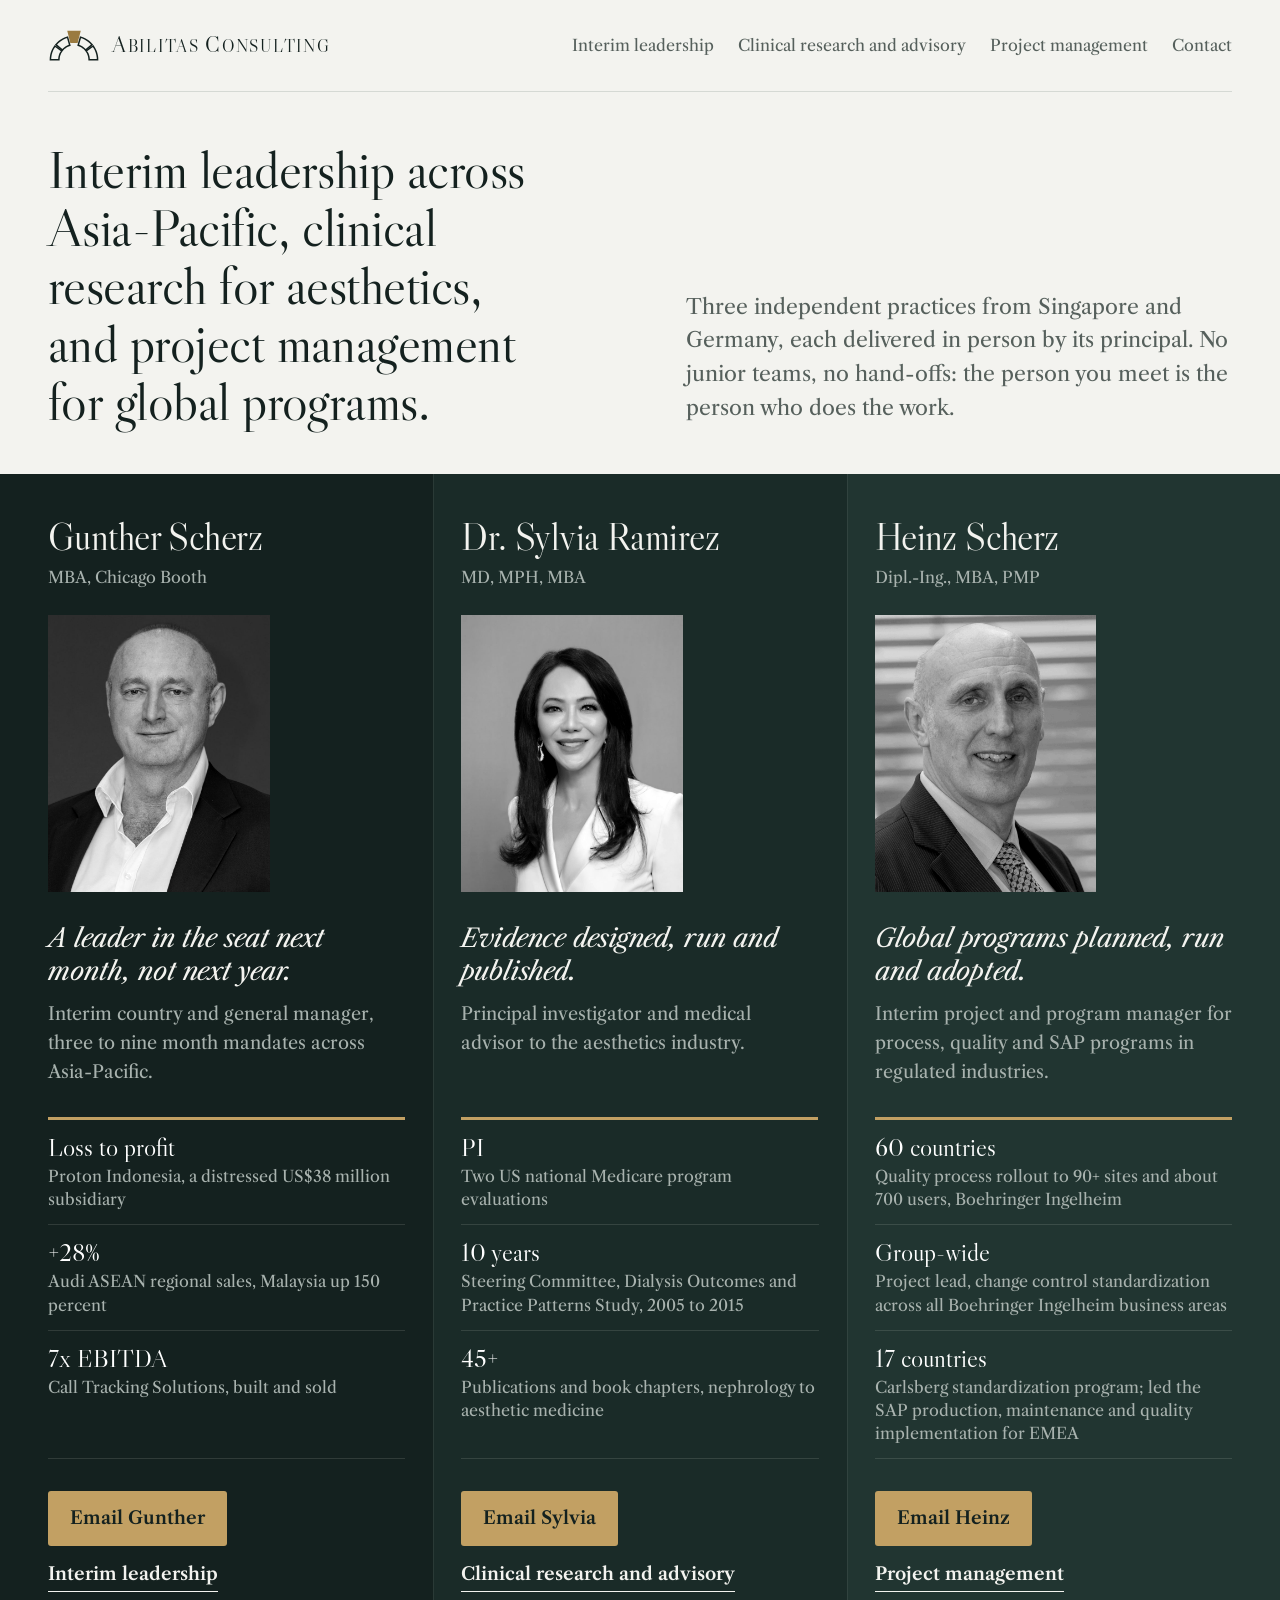
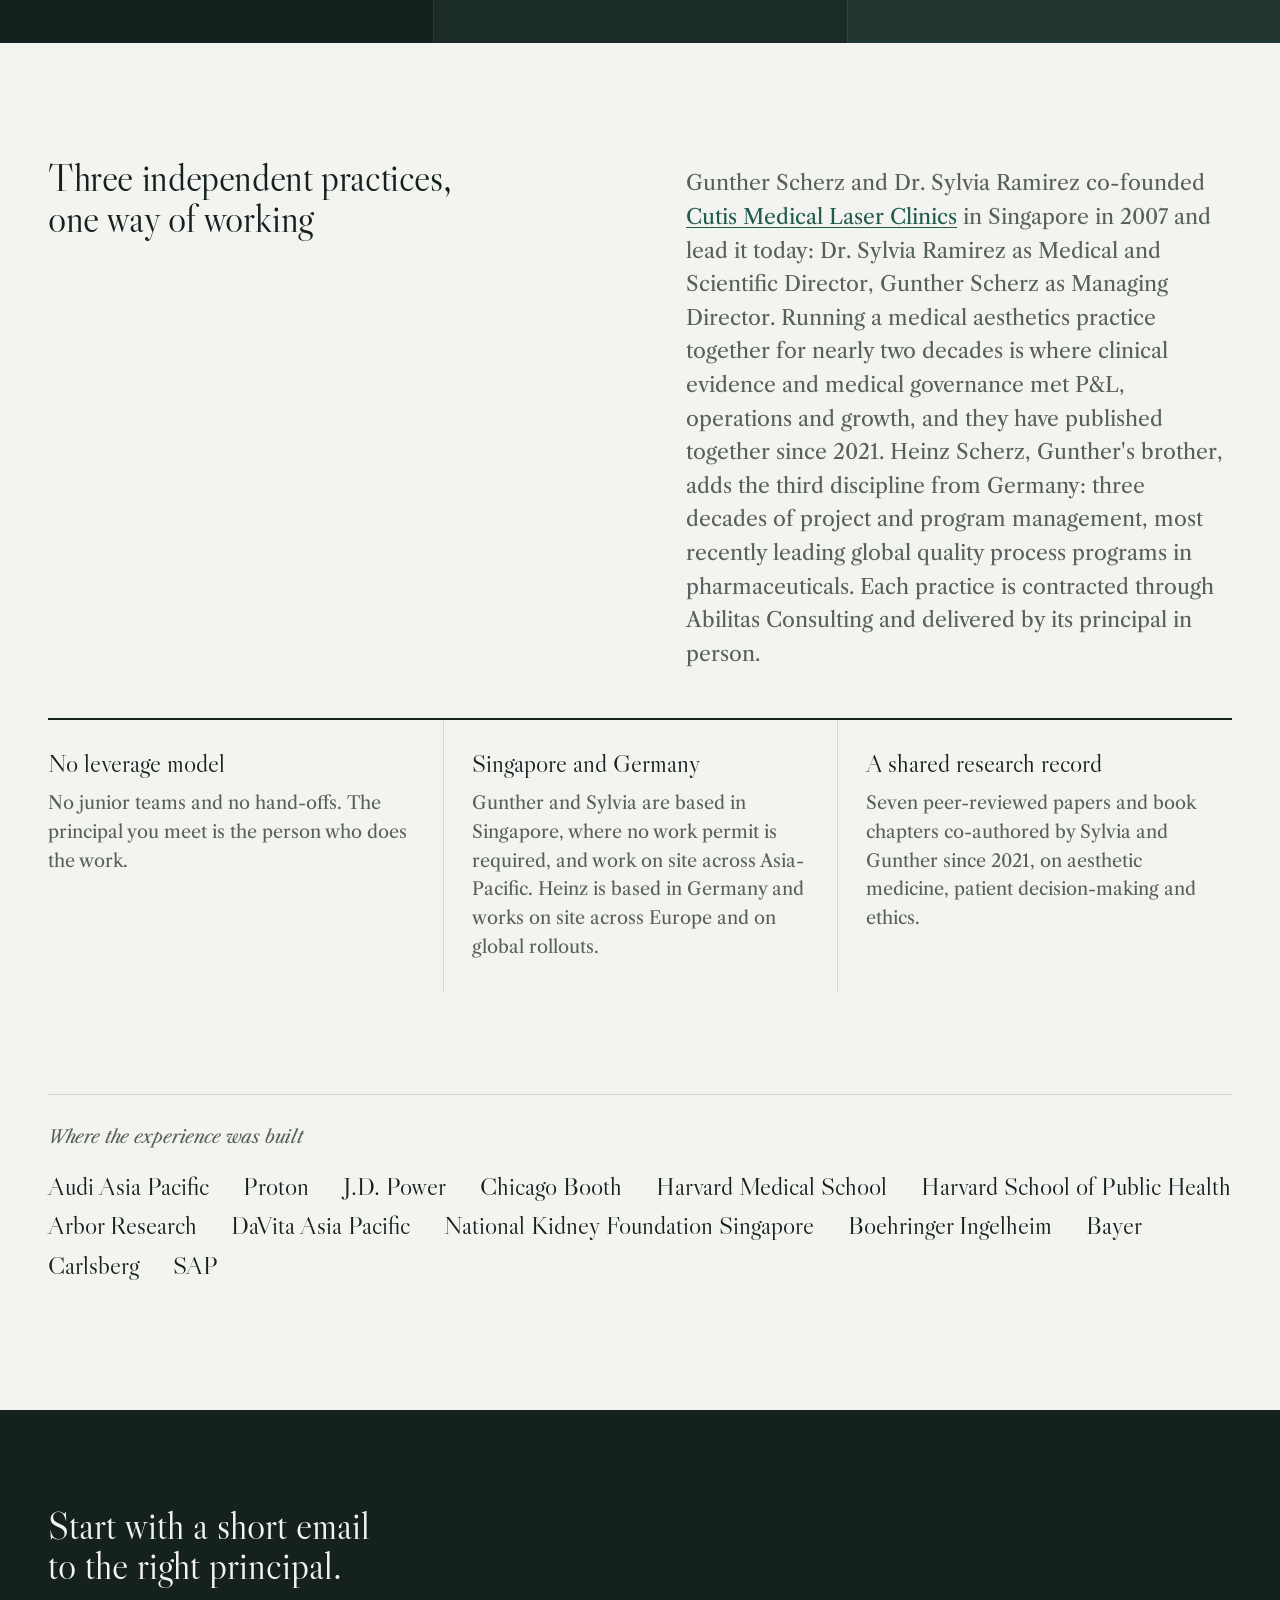
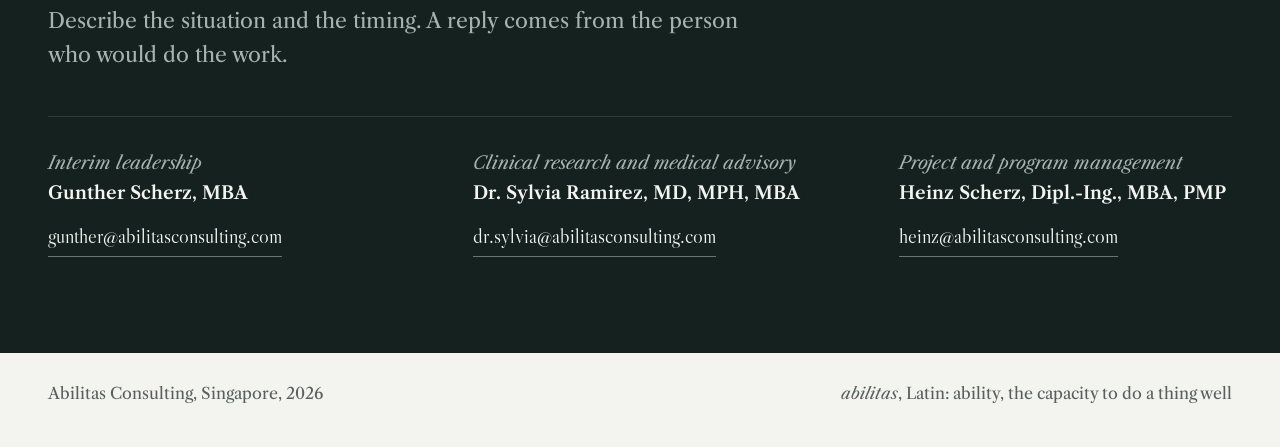
==== index.html @ 056f8ef7 "Keystone palette: basalt, verdigris and brass across all pages Three principals on one dark band in " ====
<!doctype html>
<html lang="en">
<head>
<meta charset="utf-8">
<meta name="viewport" content="width=device-width, initial-scale=1, viewport-fit=cover">
<title>Abilitas Consulting</title>
<meta name="description" content="Abilitas Consulting. Interim leadership across Asia-Pacific with Gunther Scherz, MBA; clinical research and medical advisory for the aesthetics industry with Dr. Sylvia Ramirez, MD, MPH, MBA; project and program management with Heinz Scherz, Dipl.-Ing., MBA, PMP.">
<meta property="og:title" content="Abilitas Consulting">
<meta property="og:description" content="The capacity to lead, to prove and to deliver. Interim leadership, clinical research advisory and project management from Singapore and Germany.">
<meta property="og:type" content="website">
<link rel="canonical" href="https://abilitasconsulting.com/">
<link rel="preconnect" href="https://fonts.googleapis.com">
<link rel="preconnect" href="https://fonts.gstatic.com" crossorigin>
<link href="https://fonts.googleapis.com/css2?family=Libre+Caslon+Display&family=Libre+Caslon+Text:ital,wght@0,400;0,700;1,400&display=swap" rel="stylesheet">
<style>
/* Layout: three signatures. The firm is three principals, so the page opens on the three of them, side by side,
   each with their own promise, proof and direct line. Same tokens as interim.html, medical.html and projects.html. */
:root{
  --pad:clamp(28px,3.6vw,52px);
  --gutter:calc(var(--pad) * 2);
  --paper:#F3F3EF;
  --ink:#14211F;
  --muted:#56605C;
  --rule:#D5D9D4;
  --jade:#1F5A4E;
  --jade-tint:#E2E9E4;
  --course-2:#1A2B28;
  --course-3:#213531;
  --brass-deep:#9A7A3F;
  --glow:#C2A063;
  --on-ink:#F3F3EF;
  --on-ink-muted:#A8B2AE;
  --ink-rule:#2E3D3A;
  --display:"Libre Caslon Display",Georgia,"Times New Roman",serif;
  --serif:"Libre Caslon Text",Georgia,"Times New Roman",serif;
  --text:"Libre Caslon Text",Georgia,"Times New Roman",serif;
  --wide:1240px;
  color-scheme:light;
}
*{box-sizing:border-box}
html{-webkit-text-size-adjust:100%;scroll-behavior:smooth}
body{margin:0;background:var(--paper);color:var(--ink);font-family:var(--text);font-size:18px;line-height:1.6;-webkit-font-smoothing:antialiased}
a{color:var(--jade);text-underline-offset:3px;text-decoration-thickness:1px}
a:focus-visible{outline:2px solid var(--jade);outline-offset:3px;border-radius:2px}
h1,h2,h3{font-weight:400;margin:0;text-wrap:balance}
p{margin:0}
.wrap{max-width:var(--wide);margin:0 auto;padding-left:max(28px,env(safe-area-inset-left,0px));padding-right:max(28px,env(safe-area-inset-right,0px))}

/* Masthead */
.top{display:flex;justify-content:space-between;align-items:baseline;gap:20px;padding-block:28px}
.top .name{font-weight:600;color:var(--ink);text-decoration:none;font-size:17px;letter-spacing:.01em}
.top nav{display:flex;flex-wrap:wrap;gap:8px 28px;font-size:16px}
.top nav a{color:var(--muted);text-decoration:none}
.top nav a:hover{color:var(--ink)}

/* Opening line: modest on purpose; the principals are the headline */
.opening{padding-block:clamp(20px,4vw,48px) clamp(28px,4vw,44px);border-top:1px solid var(--rule)}
.opening{display:grid;grid-template-columns:repeat(2,minmax(0,1fr));column-gap:var(--gutter);align-items:end}
.opening h1{font-family:var(--display);font-size:clamp(34px,3.6vw,54px);line-height:1.08;letter-spacing:-.01em;max-width:26ch}
.opening .sub{color:var(--muted);max-width:46ch;padding-bottom:6px}

/* The two principals */
.principals{display:grid;grid-template-columns:minmax(0,1fr)}
.principal{display:flex;flex-direction:column;min-width:0;padding:var(--pad) 28px}
.principal.lead{background:var(--ink);color:var(--on-ink)}
.principal.prove{background:var(--course-2);color:var(--on-ink)}
.principal.deliver{background:var(--course-3);color:var(--on-ink)}
.principal + .principal{box-shadow:inset 1px 0 0 rgba(243,243,239,.07)}
.principal .id{margin-bottom:clamp(24px,2.6vw,36px)}
.principal .body{display:flex;flex-direction:column;flex:1;min-width:0}
.portrait{position:relative;aspect-ratio:4/5;max-width:260px;width:60%;margin:0 0 clamp(26px,3vw,38px);overflow:hidden}
.principal .portrait{background:#2A3A37}
.portrait img{position:absolute;inset:0;width:100%;height:100%;object-fit:cover;filter:grayscale(1) contrast(1.05)}
.portrait .initials{position:absolute;inset:0;display:flex;align-items:flex-end;padding:20px 22px;font-family:var(--display);font-size:clamp(64px,7vw,104px);line-height:.9}
.principal .portrait .initials{color:#3B4C48}
.principal h2{font-family:var(--display);font-size:clamp(40px,4.6vw,68px);line-height:.98;letter-spacing:-.015em}
.principal .creds{margin-top:10px;font-size:16px}
.principal .creds{color:var(--on-ink-muted)}
.principal .promise{margin-top:22px;font-family:var(--serif);font-style:italic;font-size:clamp(22px,2.2vw,29px);line-height:1.3;max-width:22ch}
.principal .role{margin-top:12px;font-size:16px;max-width:40ch}
.principal .role{color:var(--on-ink-muted)}
.accent{display:block;height:3px;margin-top:30px;transform-origin:left center}
.principal .accent{background:var(--glow)}
.proof{list-style:none;margin:0;padding:0;display:grid;max-width:48ch}
.proof li{display:grid;grid-template-columns:7.5em minmax(0,1fr);gap:16px;align-items:baseline;padding-block:13px;font-size:16px;line-height:1.45}
.principal .proof li{border-bottom:1px solid rgba(243,243,239,.12);color:var(--on-ink-muted)}
.proof b{font-family:var(--display);font-weight:400;font-size:24px;line-height:1.1;white-space:nowrap}
.principal .proof b{color:#FFFFFF}
.actions{margin-top:auto;padding-top:32px;display:flex;flex-wrap:wrap;gap:14px 28px;align-items:center}
.btn{display:inline-block;font-weight:600;font-size:17px;padding:13px 22px;border-radius:3px;text-decoration:none}
.principal .btn{background:var(--glow);color:var(--ink)}
.principal .btn:hover{background:#FFFFFF}
.more{font-weight:600;font-size:17px;text-decoration:none;border-bottom:1.5px solid currentColor;padding-bottom:2px}
.principal .more{color:var(--on-ink)}
.principal a:focus-visible{outline-color:var(--glow)}

/* Shared ground */
.ground{padding-block:clamp(72px,9vw,120px) 0}
.ground h2{font-family:var(--display);font-size:clamp(34px,4vw,52px);line-height:1.06;letter-spacing:-.01em;max-width:20ch}
.ground-head{display:grid;grid-template-columns:repeat(2,minmax(0,1fr));column-gap:var(--gutter);align-items:start}
.ground .intro{color:var(--muted);max-width:60ch;padding-top:8px}
.facts{margin-top:48px;display:grid;grid-template-columns:repeat(3,minmax(0,1fr));border-top:2px solid var(--ink)}
.fact{padding:28px 28px 30px 0;min-width:0}
.fact + .fact{padding-left:28px;border-left:1px solid var(--rule)}
.fact h3{font-family:var(--display);font-size:26px;line-height:1.2;margin-bottom:10px}
.fact p{color:var(--muted);font-size:16px}

/* Provenance */
.built{margin-top:clamp(64px,8vw,104px);border-top:1px solid var(--rule);padding-top:28px}
.built h3{font-family:var(--serif);font-style:italic;font-size:19px;color:var(--muted)}
.names{list-style:none;margin:18px 0 0;padding:0;display:flex;flex-wrap:wrap;gap:6px 34px;font-family:var(--display);font-size:clamp(24px,2.6vw,34px);line-height:1.3}
.names li{white-space:nowrap}

/* Contact */
.contact{margin-top:clamp(80px,10vw,128px);background:var(--ink);color:var(--on-ink)}
.contact .wrap{padding-block:clamp(64px,8vw,96px)}
.contact h2{font-family:var(--display);font-size:clamp(36px,4.6vw,60px);line-height:1.05;max-width:18ch}
.contact .intro{color:var(--on-ink-muted);margin-top:18px;max-width:54ch}
.contacts{display:grid;grid-template-columns:repeat(3,minmax(0,1fr));column-gap:var(--gutter);row-gap:28px;margin-top:44px;border-top:1px solid var(--ink-rule);padding-top:32px}
.contacts .role{font-family:var(--serif);font-style:italic;color:var(--on-ink-muted);font-size:17px}
.contacts .person{font-weight:600;margin-top:2px}
.contacts .mail{display:inline-block;margin-top:12px;font-family:var(--display);font-size:clamp(22px,2.4vw,30px);color:var(--on-ink);text-decoration:none;border-bottom:1.5px solid rgba(243,243,239,.4);padding-bottom:3px;overflow-wrap:anywhere}
.contacts .mail:hover{border-bottom-color:var(--glow)}
.contact a:focus-visible{outline-color:var(--glow)}

/* Footer keeps the word's origin */
footer{padding-block:28px 40px;font-size:14px;color:var(--muted);display:flex;flex-wrap:wrap;justify-content:space-between;gap:8px 24px}
footer i{font-family:var(--serif)}

/* One orchestrated moment: each principal's accent rule draws in */
@media (prefers-reduced-motion:no-preference){
  .accent{animation:draw 1.1s cubic-bezier(.3,.6,.2,1) .25s both}
  .prove .accent{animation-delay:.4s}
  .deliver .accent{animation-delay:.55s}
  @keyframes draw{from{transform:scaleX(0)}to{transform:scaleX(1)}}
}

/* Three panels side by side from 1100px. The outer panels carry the page margin so every panel's
   content sits on the page grid; rows are shared through subgrid so names, promises and proof line up. */
@media (min-width:1100px){
  .principals{--side:max(0px,(100vw - var(--wide)) / 2);--col:calc((100vw - 2 * var(--side)) / 3);grid-template-columns:calc(var(--side) + var(--col)) minmax(0,1fr) calc(var(--side) + var(--col));grid-template-rows:repeat(8,auto) 1fr}
  .principal{display:grid;grid-row:1 / -1;grid-template-rows:subgrid;padding:clamp(36px,3.4vw,52px) 28px clamp(40px,4vw,56px)}
  .principal.lead{padding-left:calc(var(--side) + 28px)}
  .principal.deliver{padding-right:calc(var(--side) + 28px)}
  .principal .body,.principal .proof{display:contents}
  .principal .id{margin-bottom:24px}
  .portrait{width:62%;max-width:240px;margin:0 0 30px}
  .principal .promise{margin-top:0}
  .actions{align-self:end}
}
@media (max-width:900px){
  .opening{grid-template-columns:1fr;gap:16px}
  .principals{grid-template-columns:1fr}
  .principal.lead,.principal.prove,.principal.deliver{padding-left:max(28px,env(safe-area-inset-left,0px));padding-right:max(28px,env(safe-area-inset-right,0px))}
  .portrait{width:46%}
  .ground-head{grid-template-columns:1fr;gap:18px}
  .facts{grid-template-columns:1fr}
  .fact,.fact + .fact{padding:24px 0;border-left:none;border-bottom:1px solid var(--rule)}
  .contacts{grid-template-columns:1fr;gap:28px}
}
@media (max-width:560px){
  body{font-size:17px}
  .wrap{padding-left:max(20px,env(safe-area-inset-left,0px));padding-right:max(20px,env(safe-area-inset-right,0px))}
  .top{flex-direction:column;gap:10px}
  .top nav{gap:6px 18px}
  .principal.lead,.principal.prove,.principal.deliver{padding:28px 20px 36px}
  .portrait{width:70%}
  .proof li{grid-template-columns:6.5em minmax(0,1fr)}
  .proof b{font-size:21px}
}

/* Logo: keystone mark + Caslon wordmark */
.top .name{display:inline-flex;align-items:center;gap:12px;font-weight:400;letter-spacing:0}
.top .name .mark{width:52px;height:34px;flex:none}
.top .name .mark g{fill:none;stroke:currentColor;stroke-width:5;stroke-linejoin:miter}
.top .name .mark .key{fill:var(--brass-deep)}
.top .name .wm{font-family:var(--display);font-size:17px;letter-spacing:.1em;white-space:nowrap}
.top .name .wm .cap{font-size:1.28em}
.top .name .who{font-family:var(--text);font-size:16px;letter-spacing:.01em;white-space:nowrap}
@media (max-width:400px){.top .name{gap:10px}.top .name .mark{width:40px;height:26px}.top .name .wm{font-size:15px}}

/* ===== Unified typography: one family (Libre Caslon), six sizes ===== */
:root{
  --text:"Libre Caslon Text",Georgia,"Times New Roman",serif;
  --serif:"Libre Caslon Text",Georgia,"Times New Roman",serif;
  --fs-h1:clamp(38px,4.2vw,58px);
  --fs-h2:clamp(30px,3vw,42px);
  --fs-h3:clamp(22px,2vw,26px);
  --fs-lead:21px;
  --fs-body:18px;
  --fs-small:16px;
}
@media (max-width:640px){:root{--fs-lead:19px;--fs-body:17px;--fs-small:15px}}
.top{flex-wrap:wrap;row-gap:12px}
.top nav a{white-space:nowrap}
body{font-size:var(--fs-body)}
.opening h1,.hero h1{font-size:var(--fs-h1)}
.principal h2,.ground h2,.contact h2,.section > .wrap > h2,.ai h2,.voices h2,.practice h2{font-size:var(--fs-h2)}
.fact h3,.situation h3,.caps h3,.phases h3,.pub h3,.talk h3,.principal .promise,.names,.markets .place,.school .deg,.quote blockquote,.result .fig,.proof li b,.pub .yr,.talk .yr,.contacts .mail,.contact .mail{font-size:var(--fs-h3)}
.opening .sub,.hero .lede,.ground .intro,.section .intro,.contact .intro{font-size:var(--fs-lead)}
.principal .role,.fact p,.caps p,.result p,.situation .proof,.pub .by,.pub .in,.pubs-more,.talk p,.school .where,.cert .what,.job .when,.job .what span,.job .won,.term dd,.practice li,.practice .person,.contact .alt,.contacts .role,.btn,.more,.built h3,.note{font-size:var(--fs-body)}
.top nav,.proof li,.principal .creds,.eyebrow,.practice .kind,.hero .creds,.markets h2,.markets .held,.markets .more,.maplegend,.subhead,.cert .by,.term dt,.contacts .who,.quote figcaption,.quote figcaption b,.voices .src,.phases-src,.phases .when,footer,.top .name .who{font-size:var(--fs-small)}

/* ===== Proof lines stack figure over text ===== */
.proof li{grid-template-columns:minmax(0,1fr);gap:4px;align-items:start;align-content:start}

/* ===== Alignment: one page width, one two-column grid, header items centered ===== */
:root{--wide:1240px;--gutter:clamp(56px,7.2vw,104px)}
.top{align-items:center}
.top nav{gap:8px 24px}
@media (min-width:901px){
  .situation,.ai .head{grid-template-columns:repeat(2,minmax(0,1fr));column-gap:var(--gutter)}
  .contacts{column-gap:var(--gutter)}
  .job{grid-template-columns:150px minmax(0,1fr) calc(50% - var(--gutter) / 2)}
}
/* Three contacts side by side: addresses sized to fit a third of the page */
@media (min-width:901px){.contacts .mail{font-size:clamp(18px,1.6vw,22px)}}
</style>
</head>
<body>

<div class="wrap">
  <header class="top">
    <a class="name" href="./" aria-label="Abilitas Consulting, home"><svg class="mark" viewBox="14 8 172 110" aria-hidden="true" focusable="false"><g><polygon points="22,112 22.4,103.8 23.7,95.8 25.8,87.9 28.7,80.3 32.5,73 36.9,66.2 59.5,82.6 56.7,87 54.3,91.7 52.4,96.5 51.1,101.6 50.3,106.8 50,112"/><polygon points="40.2,61.9 45.5,56.2 51.3,51.1 57.5,46.6 64.2,42.7 71.2,39.5 78.5,37 86.2,63.9 81.5,65.5 77,67.6 72.8,70.1 68.8,73 65.1,76.2 61.7,79.9"/><polygon points="121.5,37 128.8,39.5 135.8,42.7 142.5,46.6 148.7,51.1 154.5,56.2 159.8,61.9 138.3,79.9 134.9,76.2 131.2,73 127.2,70.1 123,67.6 118.5,65.5 113.8,63.9"/><polygon points="163.1,66.2 167.5,73 171.3,80.3 174.2,87.9 176.3,95.8 177.6,103.8 178,112 150,112 149.7,106.8 148.9,101.6 147.6,96.5 145.7,91.7 143.3,87 140.5,82.6"/></g><polygon class="key" points="77.7,15.7 122.3,15.7 112.1,56.5 87.9,56.5"/></svg><span class="wm"><span class="cap">A</span>BILITAS <span class="cap">C</span>ONSULTING</span></a>
    <nav aria-label="Primary">
      <a href="interim.html">Interim leadership</a>
      <a href="medical.html">Clinical research and advisory</a>
      <a href="projects.html">Project management</a>
      <a href="#contact">Contact</a>
    </nav>
  </header>

  <section class="opening">
    <h1>Interim leadership across Asia-Pacific, clinical research for aesthetics, and project management for global programs.</h1>
    <p class="sub">Three independent practices from Singapore and Germany, each delivered in person by its principal. No junior teams, no hand-offs: the person you meet is the person who does the work.</p>
  </section>
</div>

<section class="principals" aria-label="The three principals">
  <article class="principal lead">
    <header class="id">
      <h2>Gunther Scherz</h2>
      <p class="creds">MBA, Chicago Booth</p>
    </header>
    <div class="portrait">
      <span class="initials" aria-hidden="true">GS</span>
      <img src="images/gunther-scherz.jpg" alt="Gunther Scherz" width="800" height="1000" onerror="this.remove()">
    </div>
    <div class="body">
    <p class="promise">A leader in the seat next month, not next year.</p>
    <p class="role">Interim country and general manager, three to nine month mandates across Asia-Pacific.</p>
    <span class="accent" aria-hidden="true"></span>
    <ul class="proof" role="list">
      <li><b>Loss to profit</b><span>Proton Indonesia, a distressed US$38 million subsidiary</span></li>
      <li><b>+28%</b><span>Audi ASEAN regional sales, Malaysia up 150 percent</span></li>
      <li><b>7x EBITDA</b><span>Call Tracking Solutions, built and sold</span></li>
    </ul>
    <div class="actions">
      <a class="btn" href="mailto:gunther@abilitasconsulting.com?subject=Interim%20mandate">Email Gunther</a>
      <a class="more" href="interim.html">Interim leadership</a>
    </div>
    </div>
  </article>

  <article class="principal prove">
    <header class="id">
      <h2>Dr. Sylvia Ramirez</h2>
      <p class="creds">MD, MPH, MBA</p>
    </header>
    <div class="portrait">
      <span class="initials" aria-hidden="true">SR</span>
      <img src="images/sylvia-ramirez.jpg" alt="Dr. Sylvia Ramirez" width="800" height="1000" onerror="this.remove()">
    </div>
    <div class="body">
    <p class="promise">Evidence designed, run and published.</p>
    <p class="role">Principal investigator and medical advisor to the aesthetics industry.</p>
    <span class="accent" aria-hidden="true"></span>
    <ul class="proof" role="list">
      <li><b>PI</b><span>Two US national Medicare program evaluations</span></li>
      <li><b>10 years</b><span>Steering Committee, Dialysis Outcomes and Practice Patterns Study, 2005 to 2015</span></li>
      <li><b>45+</b><span>Publications and book chapters, nephrology to aesthetic medicine</span></li>
    </ul>
    <div class="actions">
      <a class="btn" href="mailto:dr.sylvia@abilitasconsulting.com?subject=Research%20or%20advisory%20enquiry">Email Sylvia</a>
      <a class="more" href="medical.html">Clinical research and advisory</a>
    </div>
    </div>
  </article>

  <article class="principal deliver">
    <header class="id">
      <h2>Heinz Scherz</h2>
      <p class="creds">Dipl.-Ing., MBA, PMP</p>
    </header>
    <div class="portrait">
      <span class="initials" aria-hidden="true">HS</span>
      <img src="images/heinz-scherz.jpg" alt="Heinz Scherz" width="800" height="1000" onerror="this.remove()">
    </div>
    <div class="body">
    <p class="promise">Global programs planned, run and adopted.</p>
    <p class="role">Interim project and program manager for process, quality and SAP programs in regulated industries.</p>
    <span class="accent" aria-hidden="true"></span>
    <ul class="proof" role="list">
      <li><b>60 countries</b><span>Quality process rollout to 90+ sites and about 700 users, Boehringer Ingelheim</span></li>
      <li><b>Group-wide</b><span>Project lead, change control standardization across all Boehringer Ingelheim business areas</span></li>
      <li><b>17 countries</b><span>Carlsberg standardization program; led the SAP production, maintenance and quality implementation for EMEA</span></li>
    </ul>
    <div class="actions">
      <a class="btn" href="mailto:heinz@abilitasconsulting.com?subject=Project%20enquiry">Email Heinz</a>
      <a class="more" href="projects.html">Project management</a>
    </div>
    </div>
  </article>
</section>

<section class="ground" aria-labelledby="ground-h">
  <div class="wrap">
    <div class="ground-head">
    <h2 id="ground-h">Three independent practices, one way of working</h2>
    <p class="intro">Gunther Scherz and Dr. Sylvia Ramirez co-founded <a href="https://www.cutislaserclinics.com" rel="noopener">Cutis Medical Laser Clinics</a> in Singapore in 2007 and lead it today: Dr. Sylvia Ramirez as Medical and Scientific Director, Gunther Scherz as Managing Director. Running a medical aesthetics practice together for nearly two decades is where clinical evidence and medical governance met P&amp;L, operations and growth, and they have published together since 2021. Heinz Scherz, Gunther's brother, adds the third discipline from Germany: three decades of project and program management, most recently leading global quality process programs in pharmaceuticals. Each practice is contracted through Abilitas Consulting and delivered by its principal in person.</p>
    </div>
    <div class="facts">
      <div class="fact"><h3>No leverage model</h3><p>No junior teams and no hand-offs. The principal you meet is the person who does the work.</p></div>
      <div class="fact"><h3>Singapore and Germany</h3><p>Gunther and Sylvia are based in Singapore, where no work permit is required, and work on site across Asia-Pacific. Heinz is based in Germany and works on site across Europe and on global rollouts.</p></div>
      <div class="fact"><h3>A shared research record</h3><p>Seven peer-reviewed papers and book chapters co-authored by Sylvia and Gunther since 2021, on aesthetic medicine, patient decision-making and ethics.</p></div>
    </div>

    <div class="built">
      <h3>Where the experience was built</h3>
      <ul class="names">
        <li>Audi Asia Pacific</li>
        <li>Proton</li>
        <li>J.D. Power</li>
        <li>Chicago Booth</li>
        <li class="s">Harvard Medical School</li>
        <li class="s">Harvard School of Public Health</li>
        <li class="s">Arbor Research</li>
        <li class="s">DaVita Asia Pacific</li>
        <li class="s">National Kidney Foundation Singapore</li>
        <li class="h">Boehringer Ingelheim</li>
        <li class="h">Bayer</li>
        <li class="h">Carlsberg</li>
        <li class="h">SAP</li>
      </ul>
    </div>
  </div>
</section>

<section class="contact" id="contact">
  <div class="wrap">
    <h2>Start with a short email to the right principal.</h2>
    <p class="intro">Describe the situation and the timing. A reply comes from the person who would do the work.</p>
    <div class="contacts">
      <div>
        <p class="role">Interim leadership</p>
        <p class="person">Gunther Scherz, MBA</p>
        <a class="mail" href="mailto:gunther@abilitasconsulting.com?subject=Interim%20mandate">gunther@abilitasconsulting.com</a>
      </div>
      <div>
        <p class="role">Clinical research and medical advisory</p>
        <p class="person">Dr. Sylvia Ramirez, MD, MPH, MBA</p>
        <a class="mail" href="mailto:dr.sylvia@abilitasconsulting.com?subject=Research%20or%20advisory%20enquiry">dr.sylvia@abilitasconsulting.com</a>
      </div>
      <div>
        <p class="role">Project and program management</p>
        <p class="person">Heinz Scherz, Dipl.-Ing., MBA, PMP</p>
        <a class="mail" href="mailto:heinz@abilitasconsulting.com?subject=Project%20enquiry">heinz@abilitasconsulting.com</a>
      </div>
    </div>
  </div>
</section>

<div class="wrap"><footer><span>Abilitas Consulting, Singapore, 2026</span><span><i>abilitas</i>, Latin: ability, the capacity to do a thing well</span></footer></div>

</body>
</html>
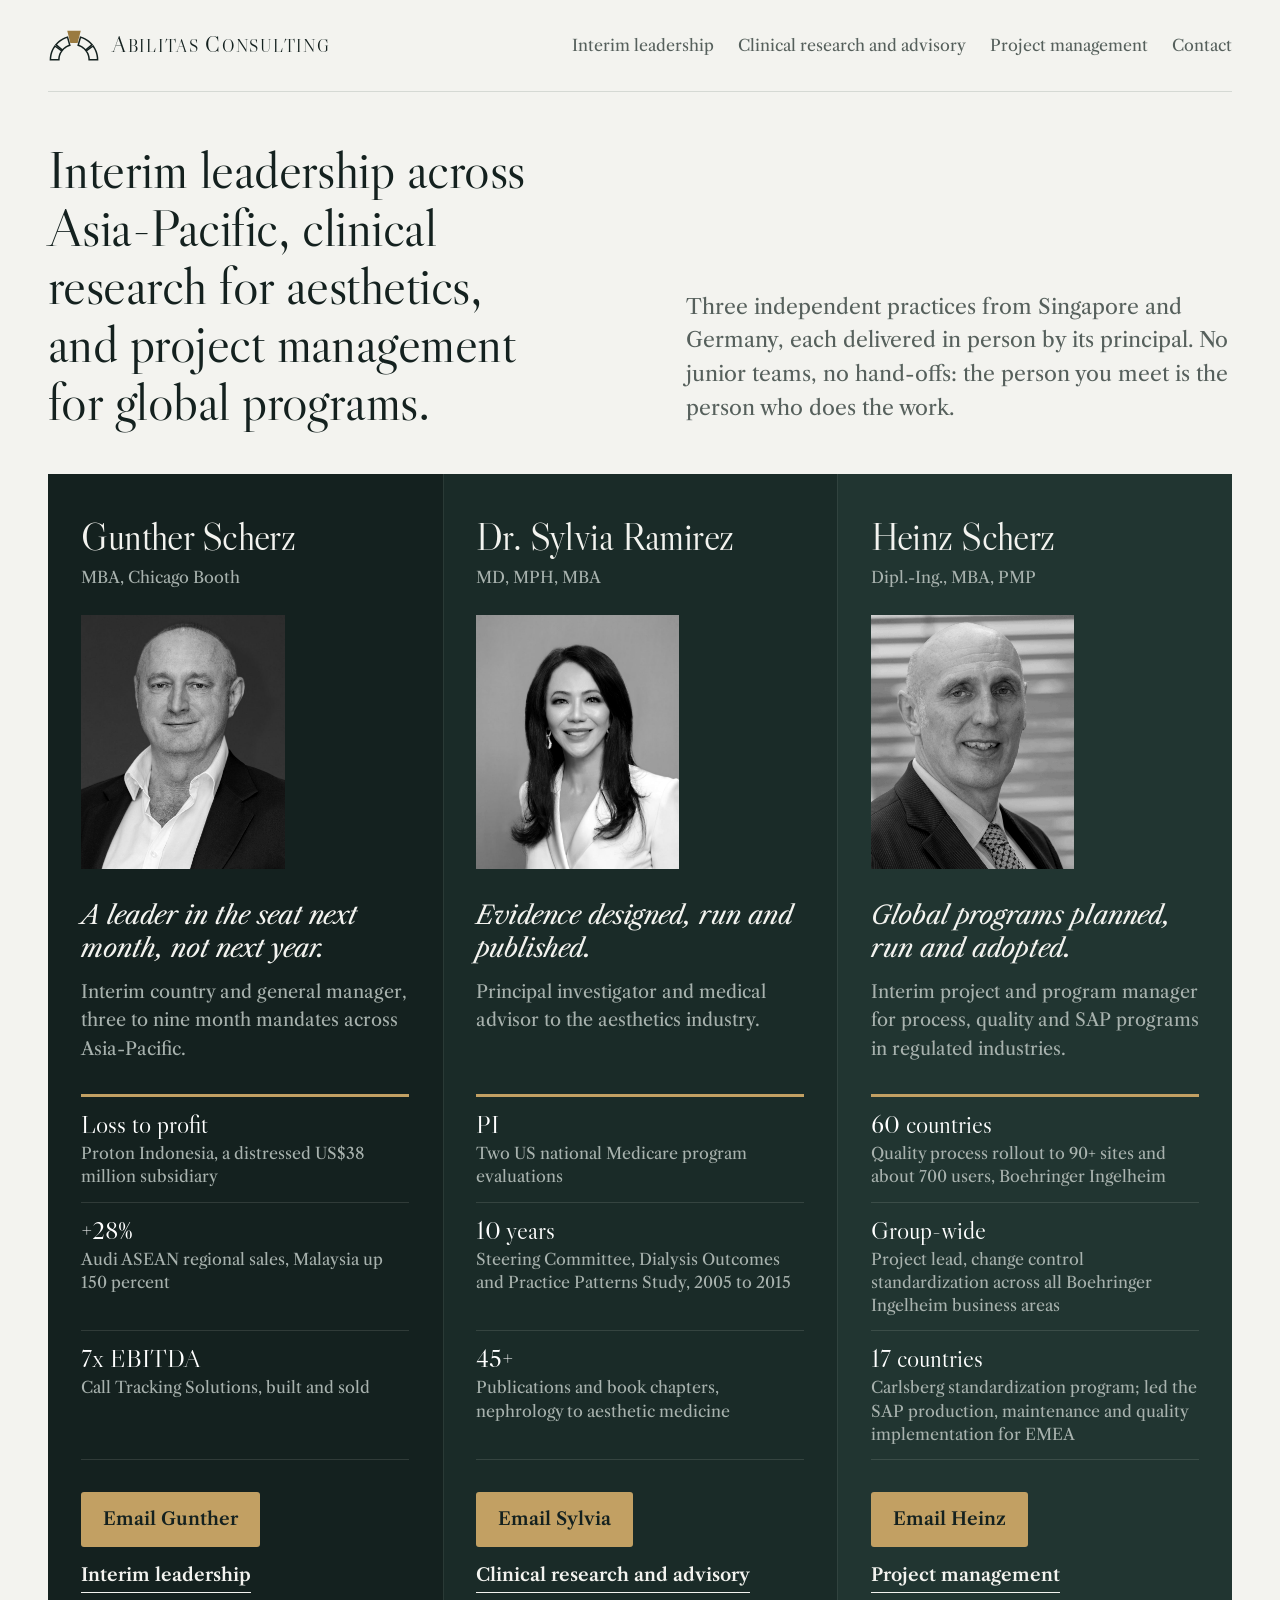
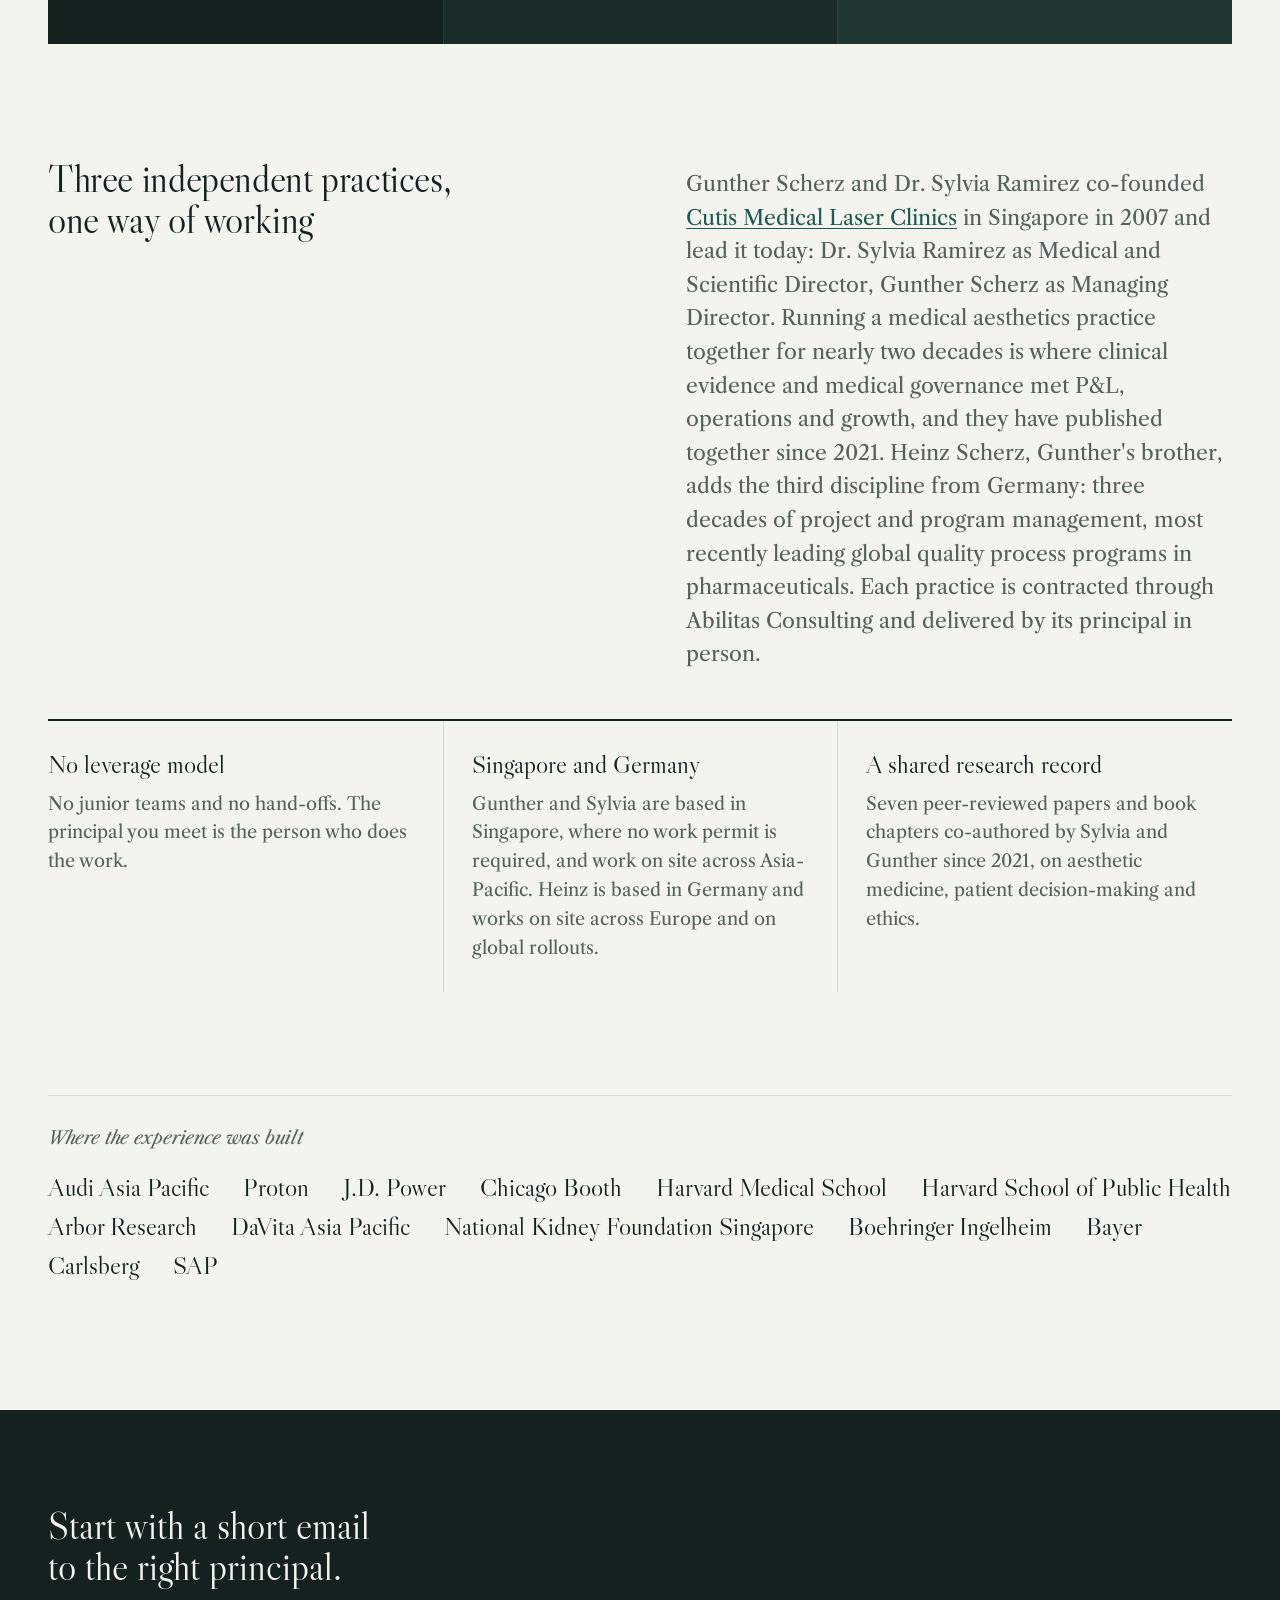
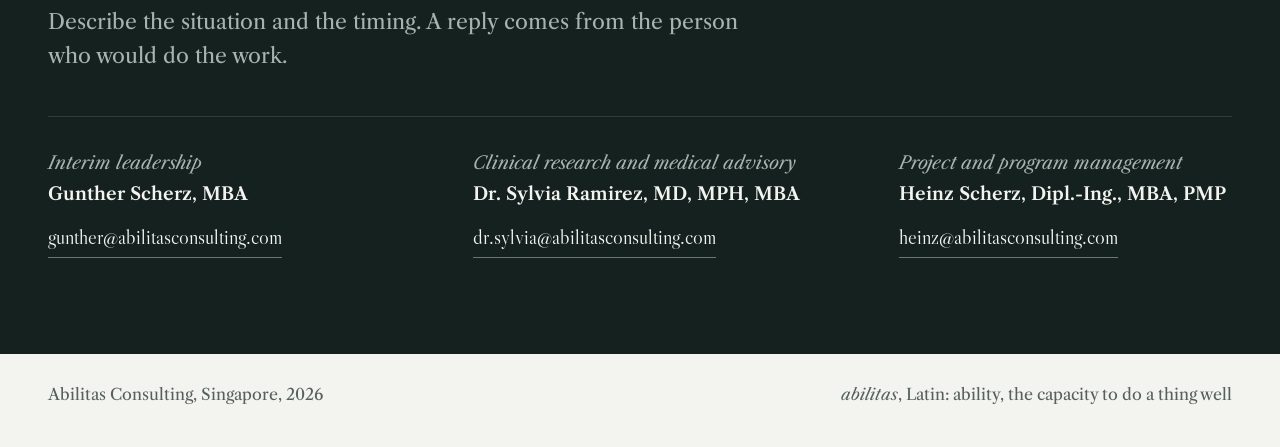
==== commit 20cc84b0: "Equal-width principal panels aligned to the page grid Co-Authored-By: Claude Opus 5.5 <noreply@anthr" ====
--- a/index.html
+++ b/index.html
@@ -135,18 +135,18 @@
   @keyframes draw{from{transform:scaleX(0)}to{transform:scaleX(1)}}
 }
 
-/* Three panels side by side from 1100px. The outer panels carry the page margin so every panel's
-   content sits on the page grid; rows are shared through subgrid so names, promises and proof line up. */
+/* Three panels side by side from 1100px: three equal columns on the page grid, the band's edges
+   aligned with the content edges above and below. Rows are shared through subgrid so names,
+   promises and proof line up across the three. */
 @media (min-width:1100px){
-  .principals{--side:max(0px,(100vw - var(--wide)) / 2);--col:calc((100vw - 2 * var(--side)) / 3);grid-template-columns:calc(var(--side) + var(--col)) minmax(0,1fr) calc(var(--side) + var(--col));grid-template-rows:repeat(8,auto) 1fr}
-  .principal{display:grid;grid-row:1 / -1;grid-template-rows:subgrid;padding:clamp(36px,3.4vw,52px) 28px clamp(40px,4vw,56px)}
-  .principal.lead{padding-left:calc(var(--side) + 28px)}
-  .principal.deliver{padding-right:calc(var(--side) + 28px)}
+  .principals{width:calc(100% - 56px);max-width:calc(var(--wide) - 56px);margin-inline:auto;grid-template-columns:repeat(3,minmax(0,1fr));grid-template-rows:repeat(8,auto) 1fr}
+  .principal{display:grid;grid-row:1 / -1;grid-template-rows:subgrid;padding:clamp(36px,3.4vw,52px) clamp(28px,2.6vw,36px) clamp(40px,4vw,56px)}
   .principal .body,.principal .proof{display:contents}
   .principal .id{margin-bottom:24px}
   .portrait{width:62%;max-width:240px;margin:0 0 30px}
   .principal .promise{margin-top:0}
   .actions{align-self:end}
+}
 }
 @media (max-width:900px){
   .opening{grid-template-columns:1fr;gap:16px}
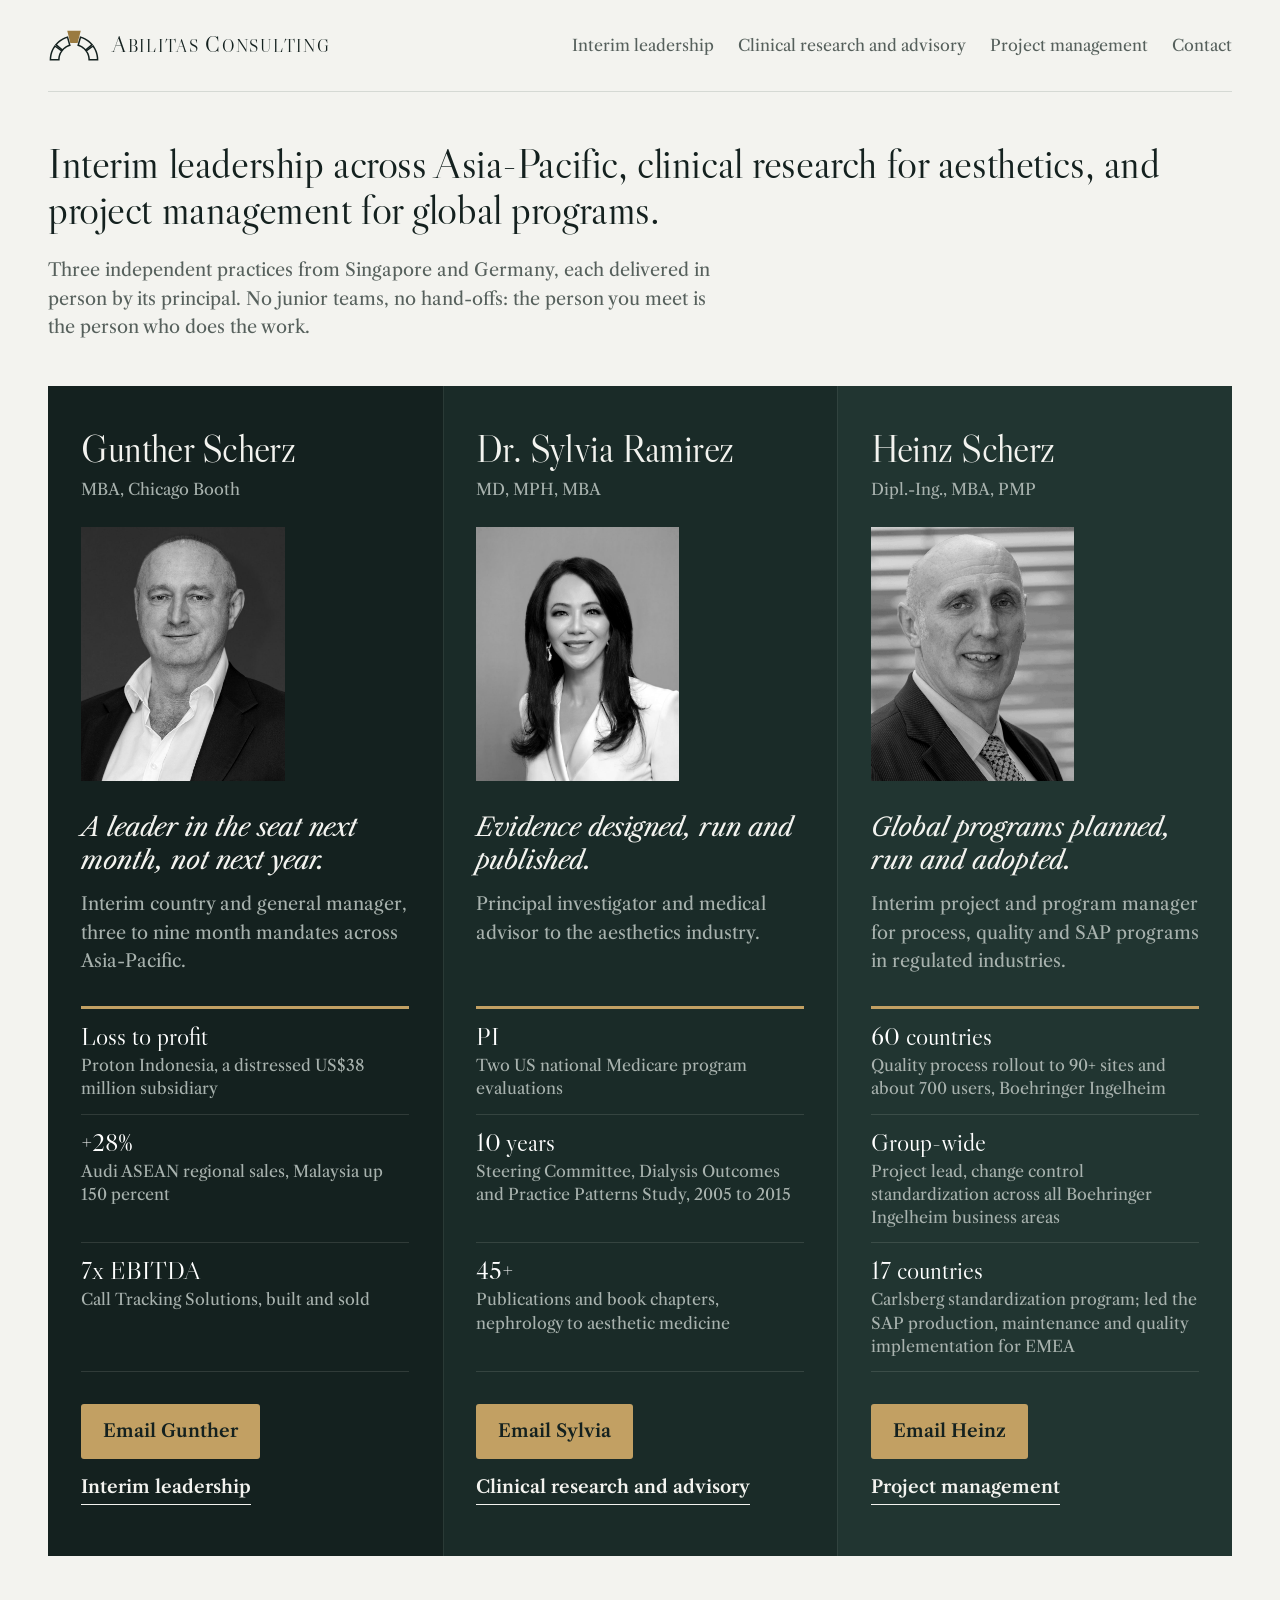
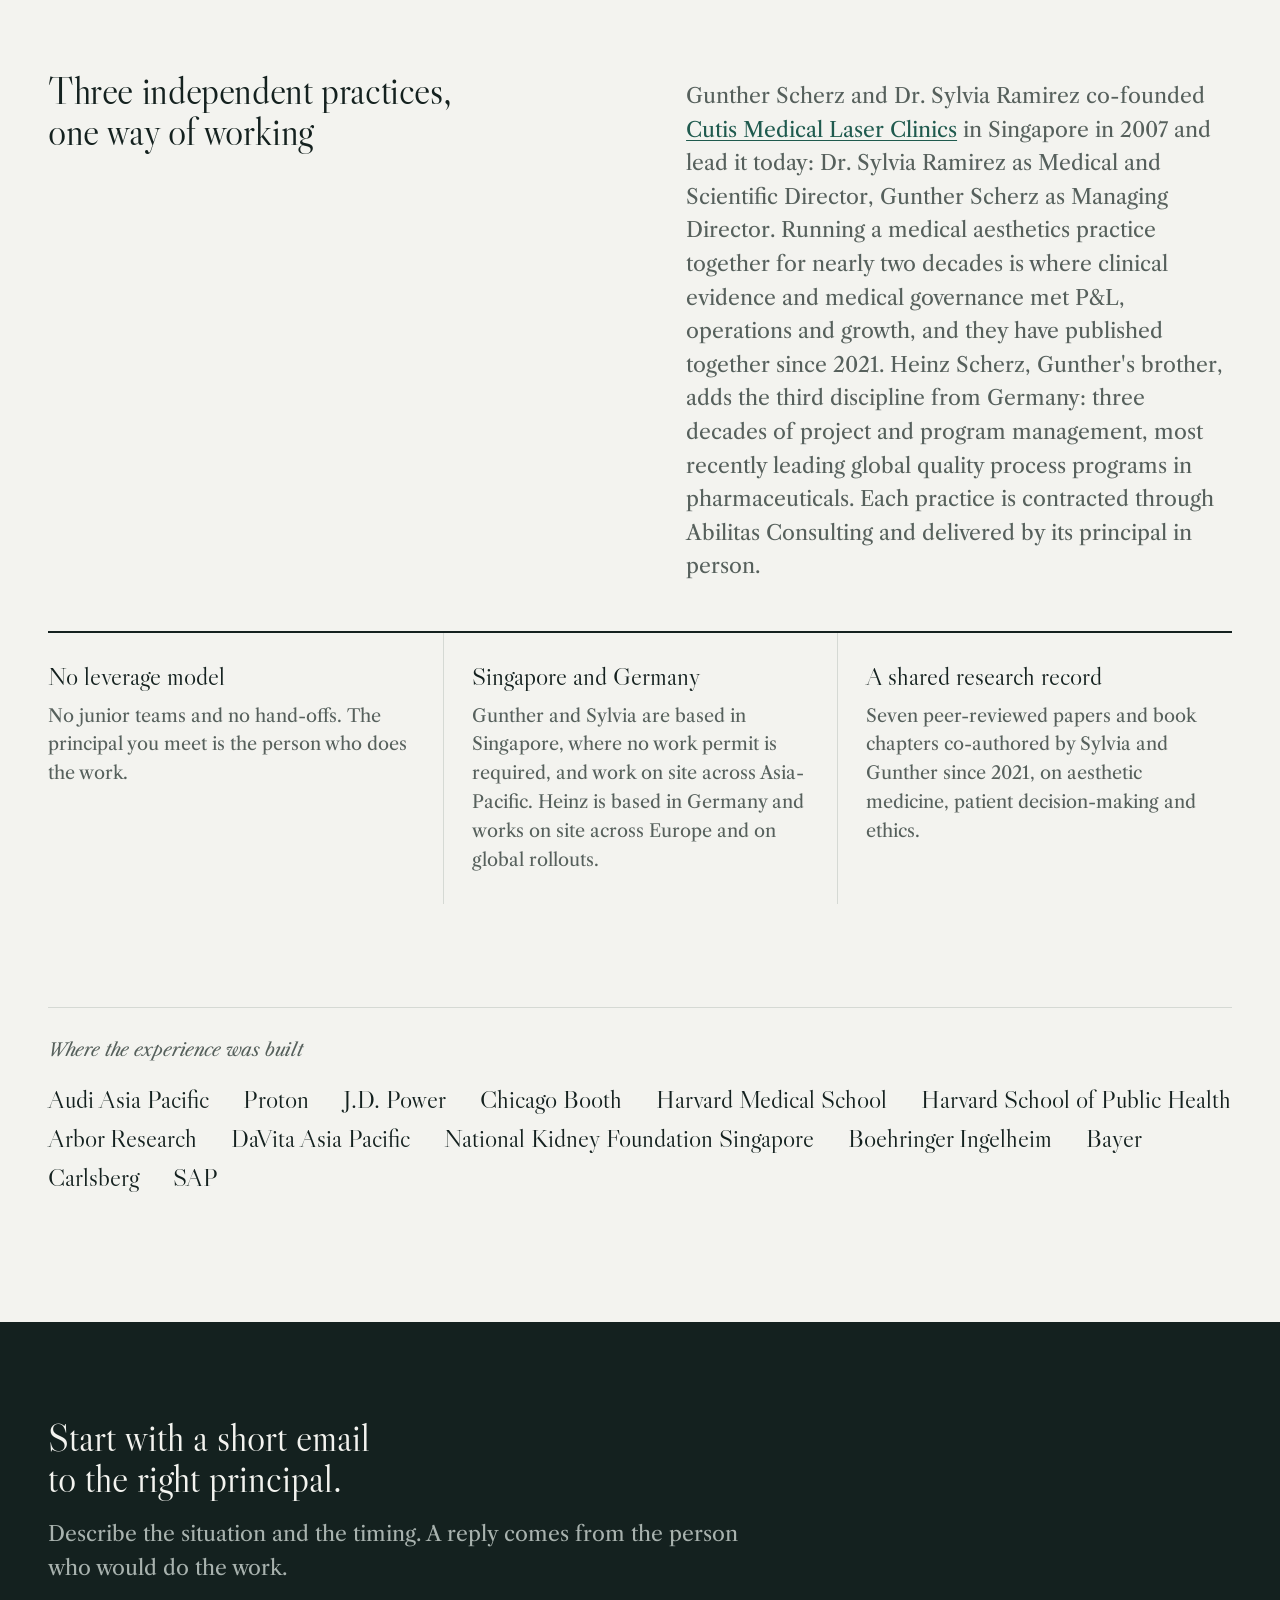
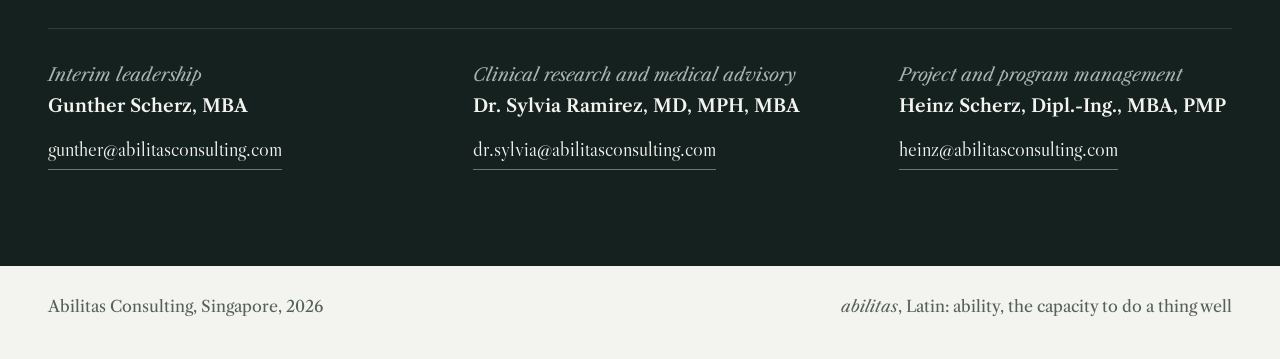
==== commit 021e5d5d: "Opening headline spans the page; practice line below in body size Co-Authored-By: Claude Opus 5.5 <n" ====
--- a/index.html
+++ b/index.html
@@ -55,9 +55,9 @@
 
 /* Opening line: modest on purpose; the principals are the headline */
 .opening{padding-block:clamp(20px,4vw,48px) clamp(28px,4vw,44px);border-top:1px solid var(--rule)}
-.opening{display:grid;grid-template-columns:repeat(2,minmax(0,1fr));column-gap:var(--gutter);align-items:end}
-.opening h1{font-family:var(--display);font-size:clamp(34px,3.6vw,54px);line-height:1.08;letter-spacing:-.01em;max-width:26ch}
-.opening .sub{color:var(--muted);max-width:46ch;padding-bottom:6px}
+.opening{display:grid;grid-template-columns:minmax(0,1fr);row-gap:clamp(16px,1.8vw,24px)}
+.opening h1{font-family:var(--display);font-size:clamp(34px,3.6vw,54px);line-height:1.1;letter-spacing:-.01em;max-width:none}
+.opening .sub{color:var(--muted);max-width:62ch}
 
 /* The two principals */
 .principals{display:grid;grid-template-columns:minmax(0,1fr)}
@@ -197,7 +197,7 @@
 .opening h1,.hero h1{font-size:var(--fs-h1)}
 .principal h2,.ground h2,.contact h2,.section > .wrap > h2,.ai h2,.voices h2,.practice h2{font-size:var(--fs-h2)}
 .fact h3,.situation h3,.caps h3,.phases h3,.pub h3,.talk h3,.principal .promise,.names,.markets .place,.school .deg,.quote blockquote,.result .fig,.proof li b,.pub .yr,.talk .yr,.contacts .mail,.contact .mail{font-size:var(--fs-h3)}
-.opening .sub,.hero .lede,.ground .intro,.section .intro,.contact .intro{font-size:var(--fs-lead)}
+.hero .lede,.ground .intro,.section .intro,.contact .intro{font-size:var(--fs-lead)}
 .principal .role,.fact p,.caps p,.result p,.situation .proof,.pub .by,.pub .in,.pubs-more,.talk p,.school .where,.cert .what,.job .when,.job .what span,.job .won,.term dd,.practice li,.practice .person,.contact .alt,.contacts .role,.btn,.more,.built h3,.note{font-size:var(--fs-body)}
 .top nav,.proof li,.principal .creds,.eyebrow,.practice .kind,.hero .creds,.markets h2,.markets .held,.markets .more,.maplegend,.subhead,.cert .by,.term dt,.contacts .who,.quote figcaption,.quote figcaption b,.voices .src,.phases-src,.phases .when,footer,.top .name .who{font-size:var(--fs-small)}
 
@@ -213,6 +213,9 @@
   .contacts{column-gap:var(--gutter)}
   .job{grid-template-columns:150px minmax(0,1fr) calc(50% - var(--gutter) / 2)}
 }
+/* Opening: headline runs the full page width in two lines, the practice line sits below it in body size */
+.opening h1{font-size:clamp(32px,3.3vw,48px);text-wrap:pretty}
+.opening .sub{font-size:var(--fs-body)}
 /* Three contacts side by side: addresses sized to fit a third of the page */
 @media (min-width:901px){.contacts .mail{font-size:clamp(18px,1.6vw,22px)}}
 </style>
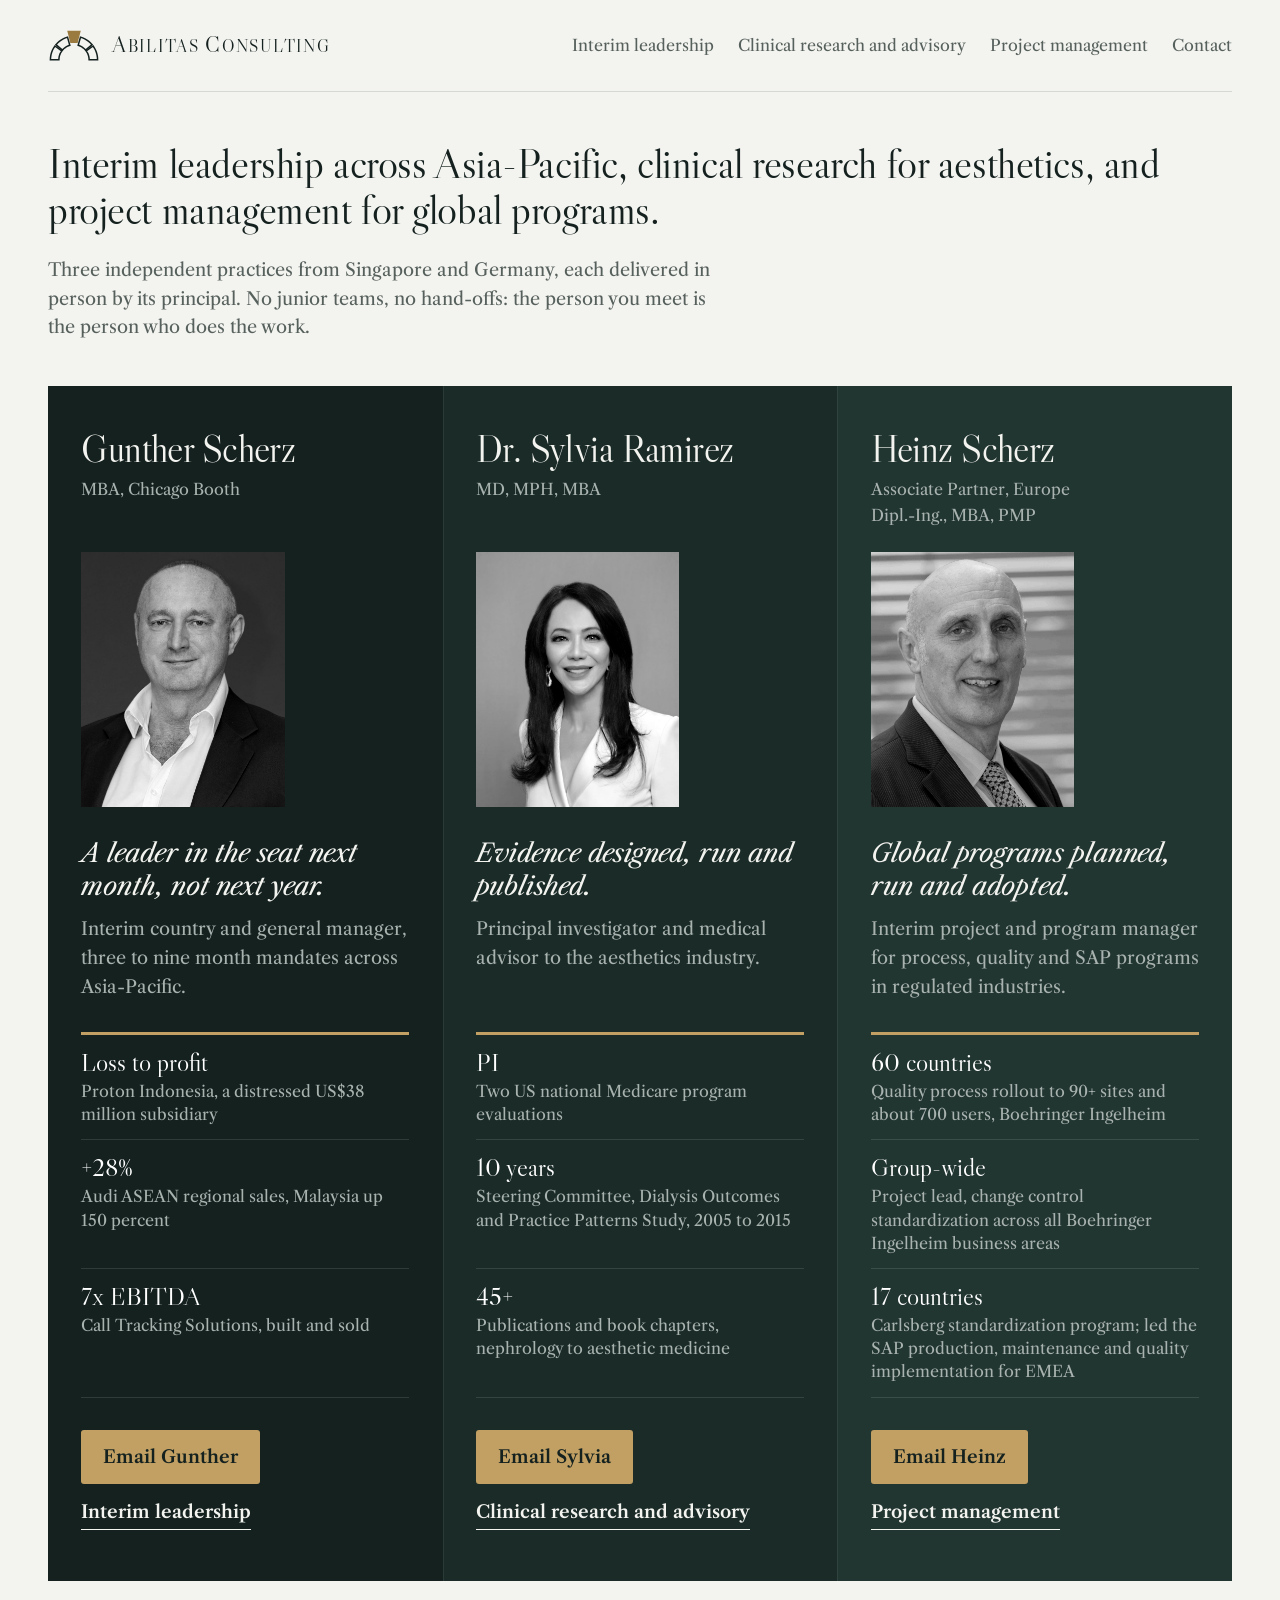
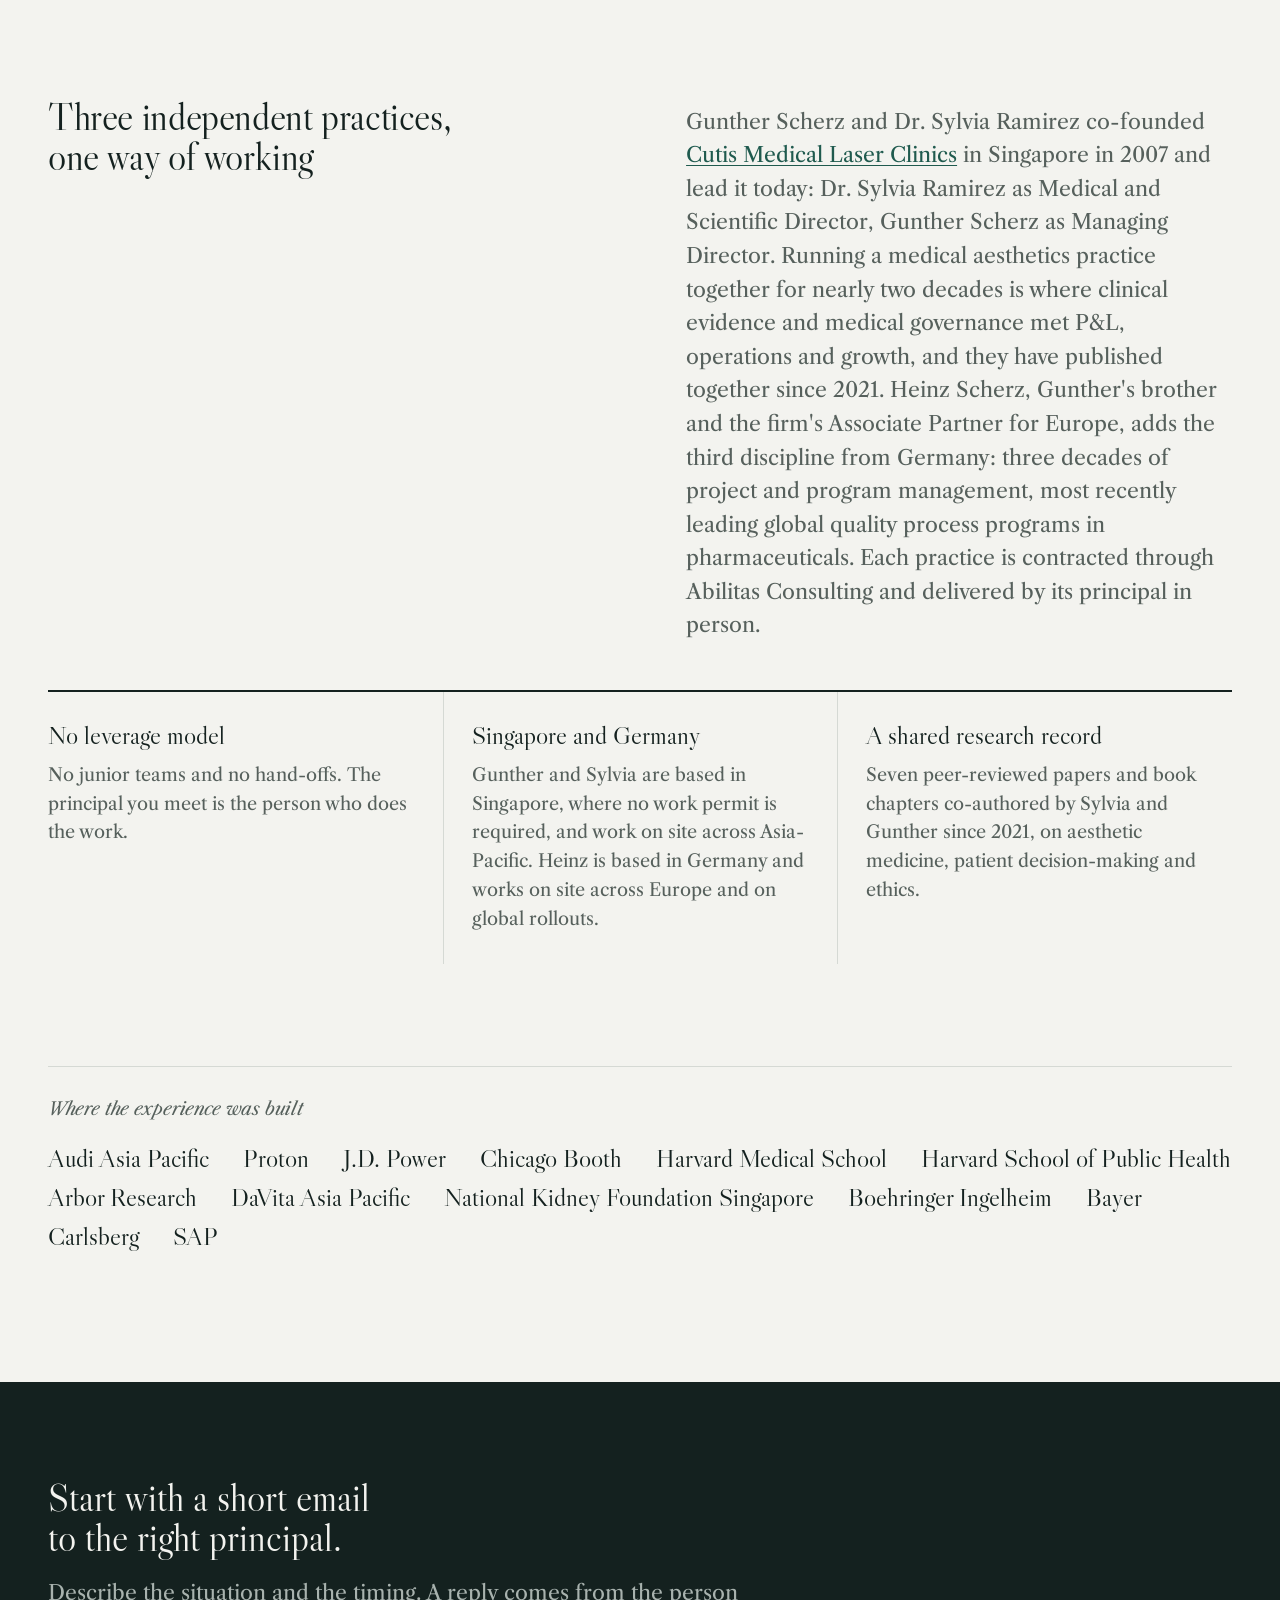
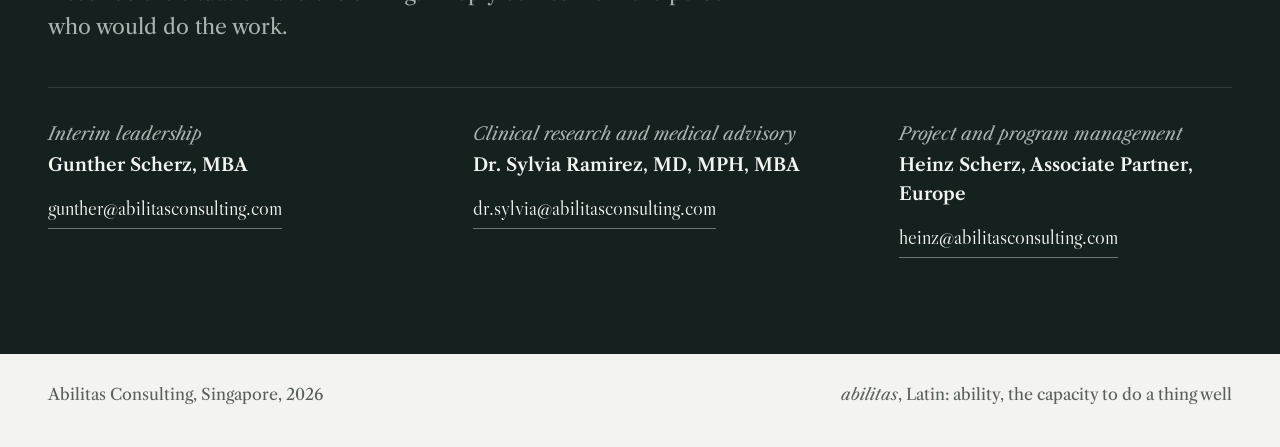
==== commit b574247e: "List Heinz Scherz as Associate Partner, Europe Co-Authored-By: Claude Opus 5.5 <noreply@anthropic.co" ====
--- a/index.html
+++ b/index.html
@@ -4,7 +4,7 @@
 <meta charset="utf-8">
 <meta name="viewport" content="width=device-width, initial-scale=1, viewport-fit=cover">
 <title>Abilitas Consulting</title>
-<meta name="description" content="Abilitas Consulting. Interim leadership across Asia-Pacific with Gunther Scherz, MBA; clinical research and medical advisory for the aesthetics industry with Dr. Sylvia Ramirez, MD, MPH, MBA; project and program management with Heinz Scherz, Dipl.-Ing., MBA, PMP.">
+<meta name="description" content="Abilitas Consulting. Interim leadership across Asia-Pacific with Gunther Scherz, MBA; clinical research and medical advisory for the aesthetics industry with Dr. Sylvia Ramirez, MD, MPH, MBA; project and program management with Heinz Scherz, Dipl.-Ing., MBA, PMP, Associate Partner, Europe.">
 <meta property="og:title" content="Abilitas Consulting">
 <meta property="og:description" content="The capacity to lead, to prove and to deliver. Interim leadership, clinical research advisory and project management from Singapore and Germany.">
 <meta property="og:type" content="website">
@@ -293,7 +293,7 @@
   <article class="principal deliver">
     <header class="id">
       <h2>Heinz Scherz</h2>
-      <p class="creds">Dipl.-Ing., MBA, PMP</p>
+      <p class="creds">Associate Partner, Europe<br>Dipl.-Ing., MBA, PMP</p>
     </header>
     <div class="portrait">
       <span class="initials" aria-hidden="true">HS</span>
@@ -320,7 +320,7 @@
   <div class="wrap">
     <div class="ground-head">
     <h2 id="ground-h">Three independent practices, one way of working</h2>
-    <p class="intro">Gunther Scherz and Dr. Sylvia Ramirez co-founded <a href="https://www.cutislaserclinics.com" rel="noopener">Cutis Medical Laser Clinics</a> in Singapore in 2007 and lead it today: Dr. Sylvia Ramirez as Medical and Scientific Director, Gunther Scherz as Managing Director. Running a medical aesthetics practice together for nearly two decades is where clinical evidence and medical governance met P&amp;L, operations and growth, and they have published together since 2021. Heinz Scherz, Gunther's brother, adds the third discipline from Germany: three decades of project and program management, most recently leading global quality process programs in pharmaceuticals. Each practice is contracted through Abilitas Consulting and delivered by its principal in person.</p>
+    <p class="intro">Gunther Scherz and Dr. Sylvia Ramirez co-founded <a href="https://www.cutislaserclinics.com" rel="noopener">Cutis Medical Laser Clinics</a> in Singapore in 2007 and lead it today: Dr. Sylvia Ramirez as Medical and Scientific Director, Gunther Scherz as Managing Director. Running a medical aesthetics practice together for nearly two decades is where clinical evidence and medical governance met P&amp;L, operations and growth, and they have published together since 2021. Heinz Scherz, Gunther's brother and the firm's Associate Partner for Europe, adds the third discipline from Germany: three decades of project and program management, most recently leading global quality process programs in pharmaceuticals. Each practice is contracted through Abilitas Consulting and delivered by its principal in person.</p>
     </div>
     <div class="facts">
       <div class="fact"><h3>No leverage model</h3><p>No junior teams and no hand-offs. The principal you meet is the person who does the work.</p></div>
@@ -366,7 +366,7 @@
       </div>
       <div>
         <p class="role">Project and program management</p>
-        <p class="person">Heinz Scherz, Dipl.-Ing., MBA, PMP</p>
+        <p class="person">Heinz Scherz, Associate Partner, Europe</p>
         <a class="mail" href="mailto:heinz@abilitasconsulting.com?subject=Project%20enquiry">heinz@abilitasconsulting.com</a>
       </div>
     </div>
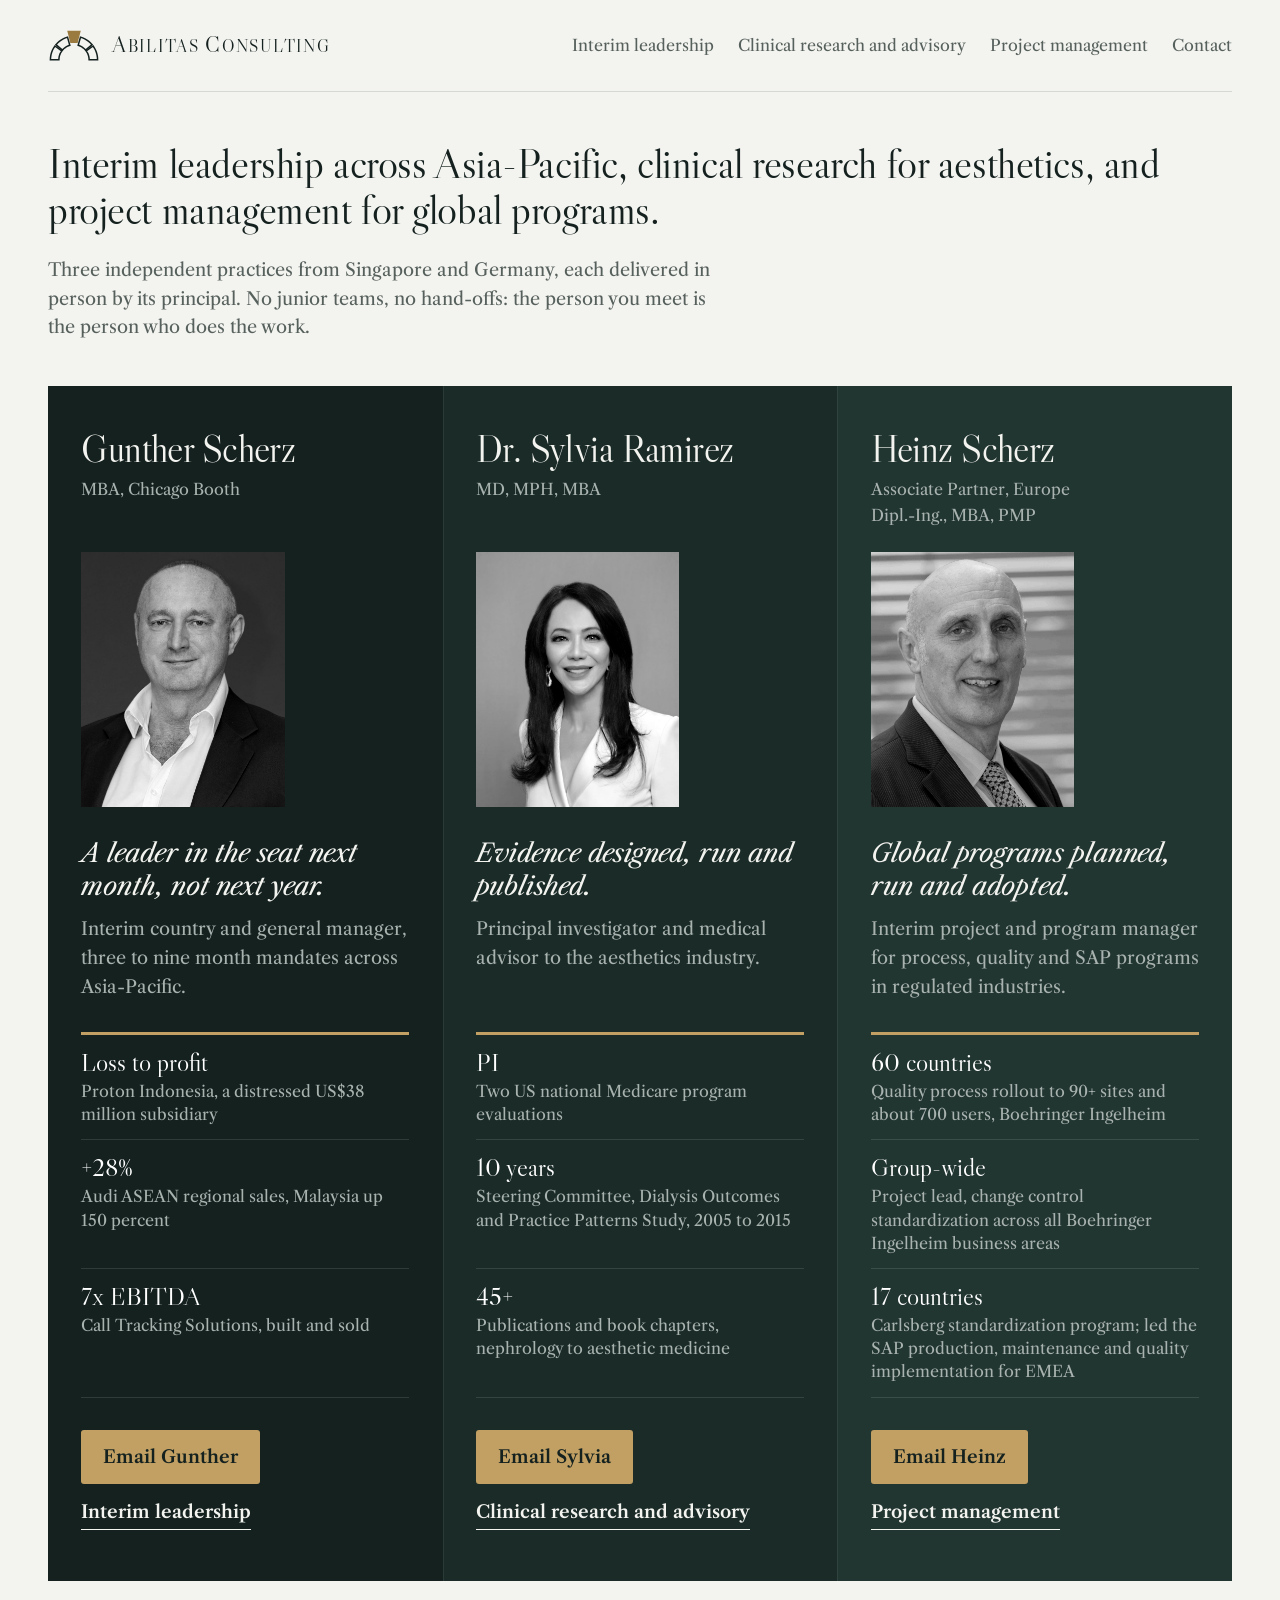
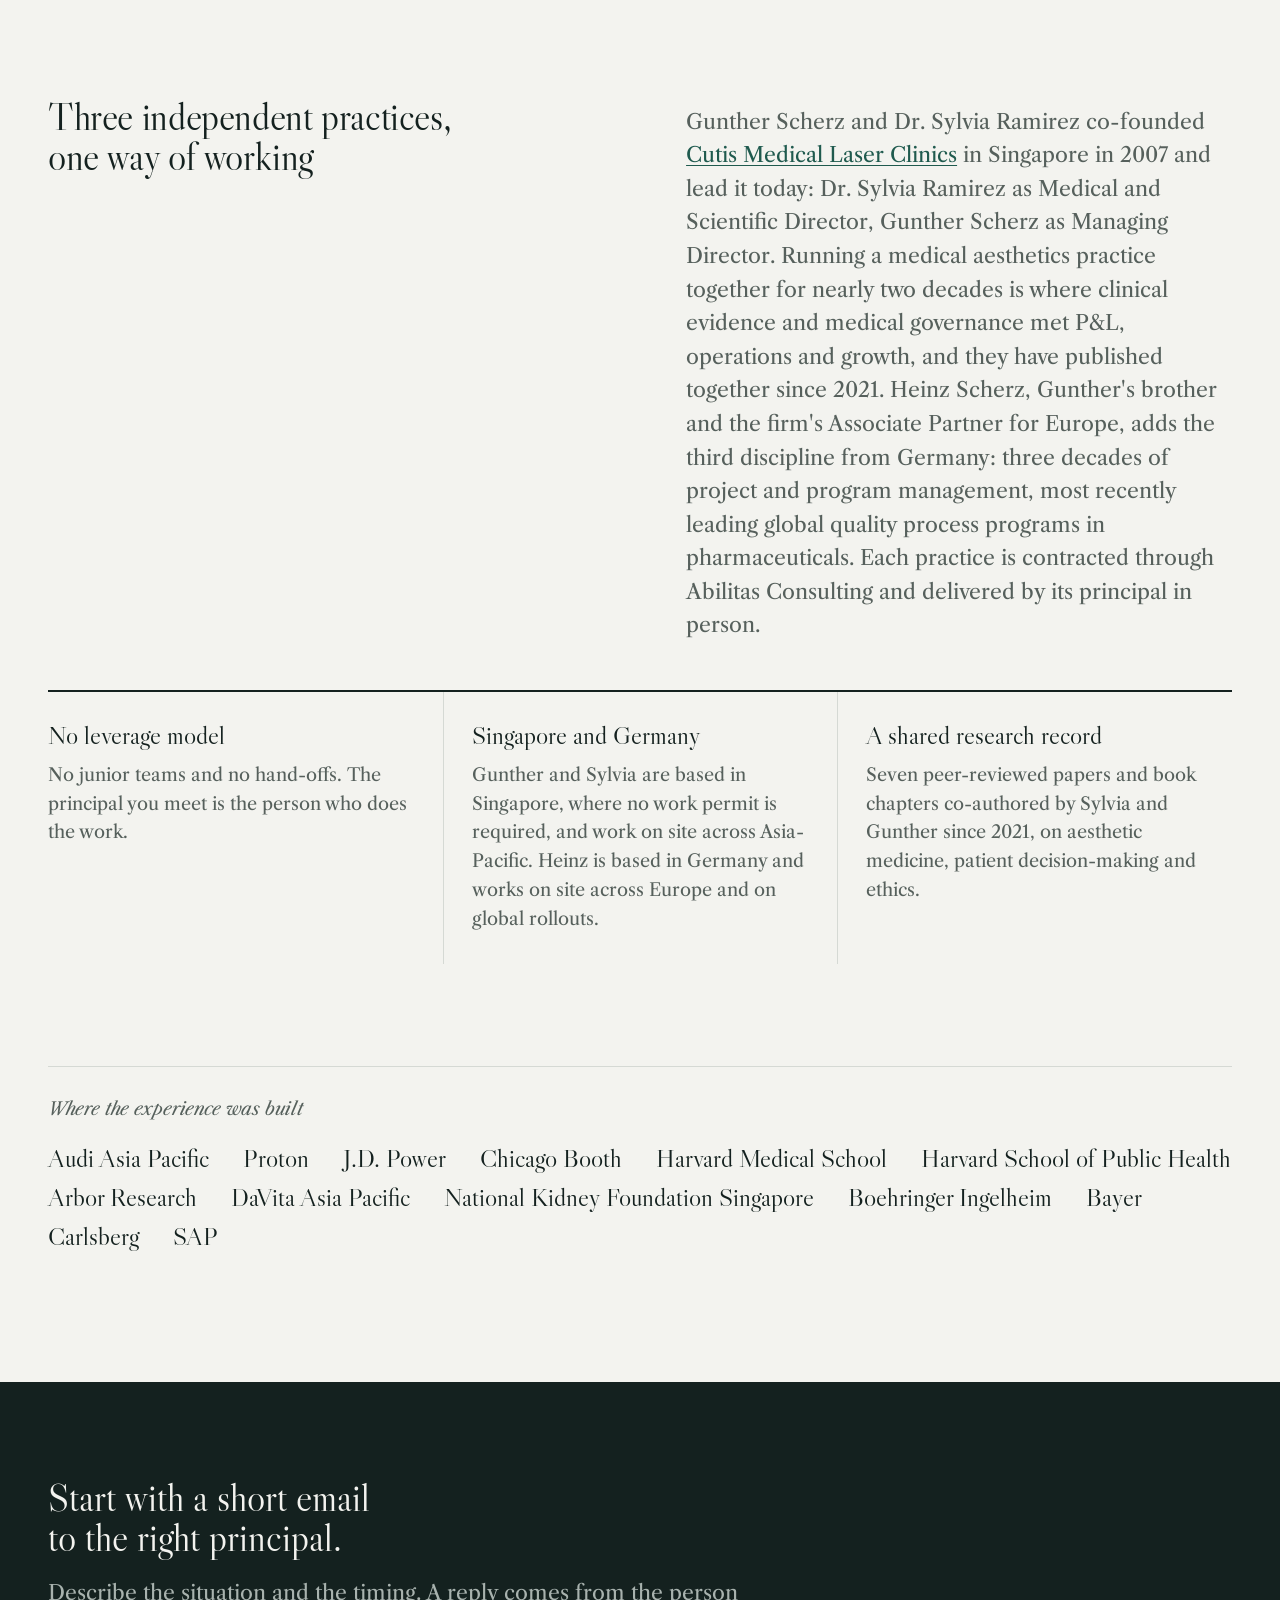
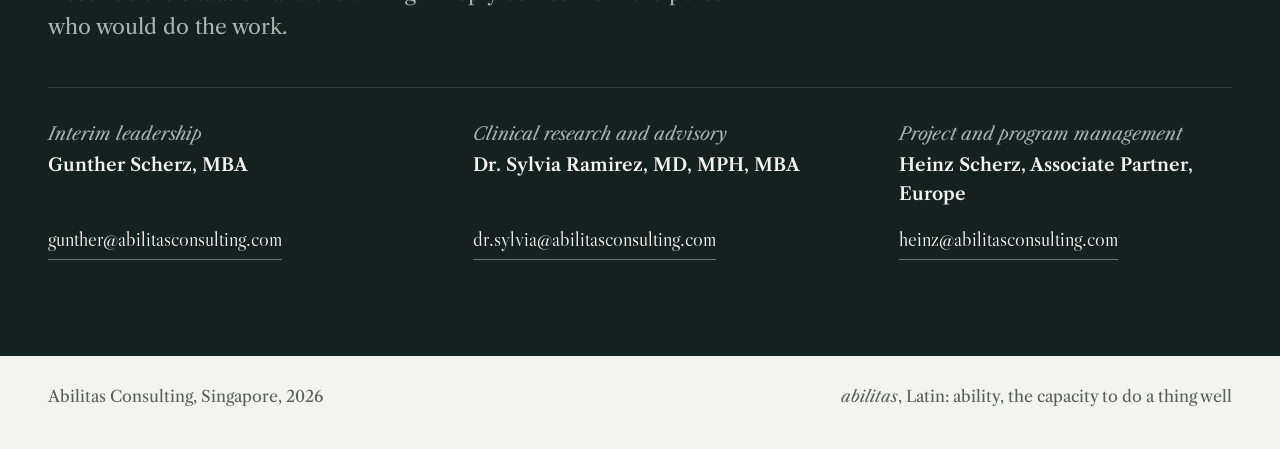
==== commit e3932520: "Align contact rows across the three columns Co-Authored-By: Claude Opus 5.5 <noreply@anthropic.com> " ====
--- a/index.html
+++ b/index.html
@@ -217,7 +217,14 @@
 .opening h1{font-size:clamp(32px,3.3vw,48px);text-wrap:pretty}
 .opening .sub{font-size:var(--fs-body)}
 /* Three contacts side by side: addresses sized to fit a third of the page */
-@media (min-width:901px){.contacts .mail{font-size:clamp(18px,1.6vw,22px)}}
+@media (min-width:901px){
+  .contacts .mail{font-size:clamp(18px,1.6vw,22px)}
+  /* Practice, name and address share rows across the three columns, so the addresses sit on one line */
+  .contacts{grid-template-rows:repeat(3,auto);row-gap:0}
+  .contacts > div{display:grid;grid-row:span 3;grid-template-rows:subgrid;align-items:start}
+  .contacts .person{margin-top:2px}
+  .contacts .mail{justify-self:start;align-self:start;margin-top:14px}
+}
 </style>
 </head>
 <body>
@@ -360,7 +367,7 @@
         <a class="mail" href="mailto:gunther@abilitasconsulting.com?subject=Interim%20mandate">gunther@abilitasconsulting.com</a>
       </div>
       <div>
-        <p class="role">Clinical research and medical advisory</p>
+        <p class="role">Clinical research and advisory</p>
         <p class="person">Dr. Sylvia Ramirez, MD, MPH, MBA</p>
         <a class="mail" href="mailto:dr.sylvia@abilitasconsulting.com?subject=Research%20or%20advisory%20enquiry">dr.sylvia@abilitasconsulting.com</a>
       </div>
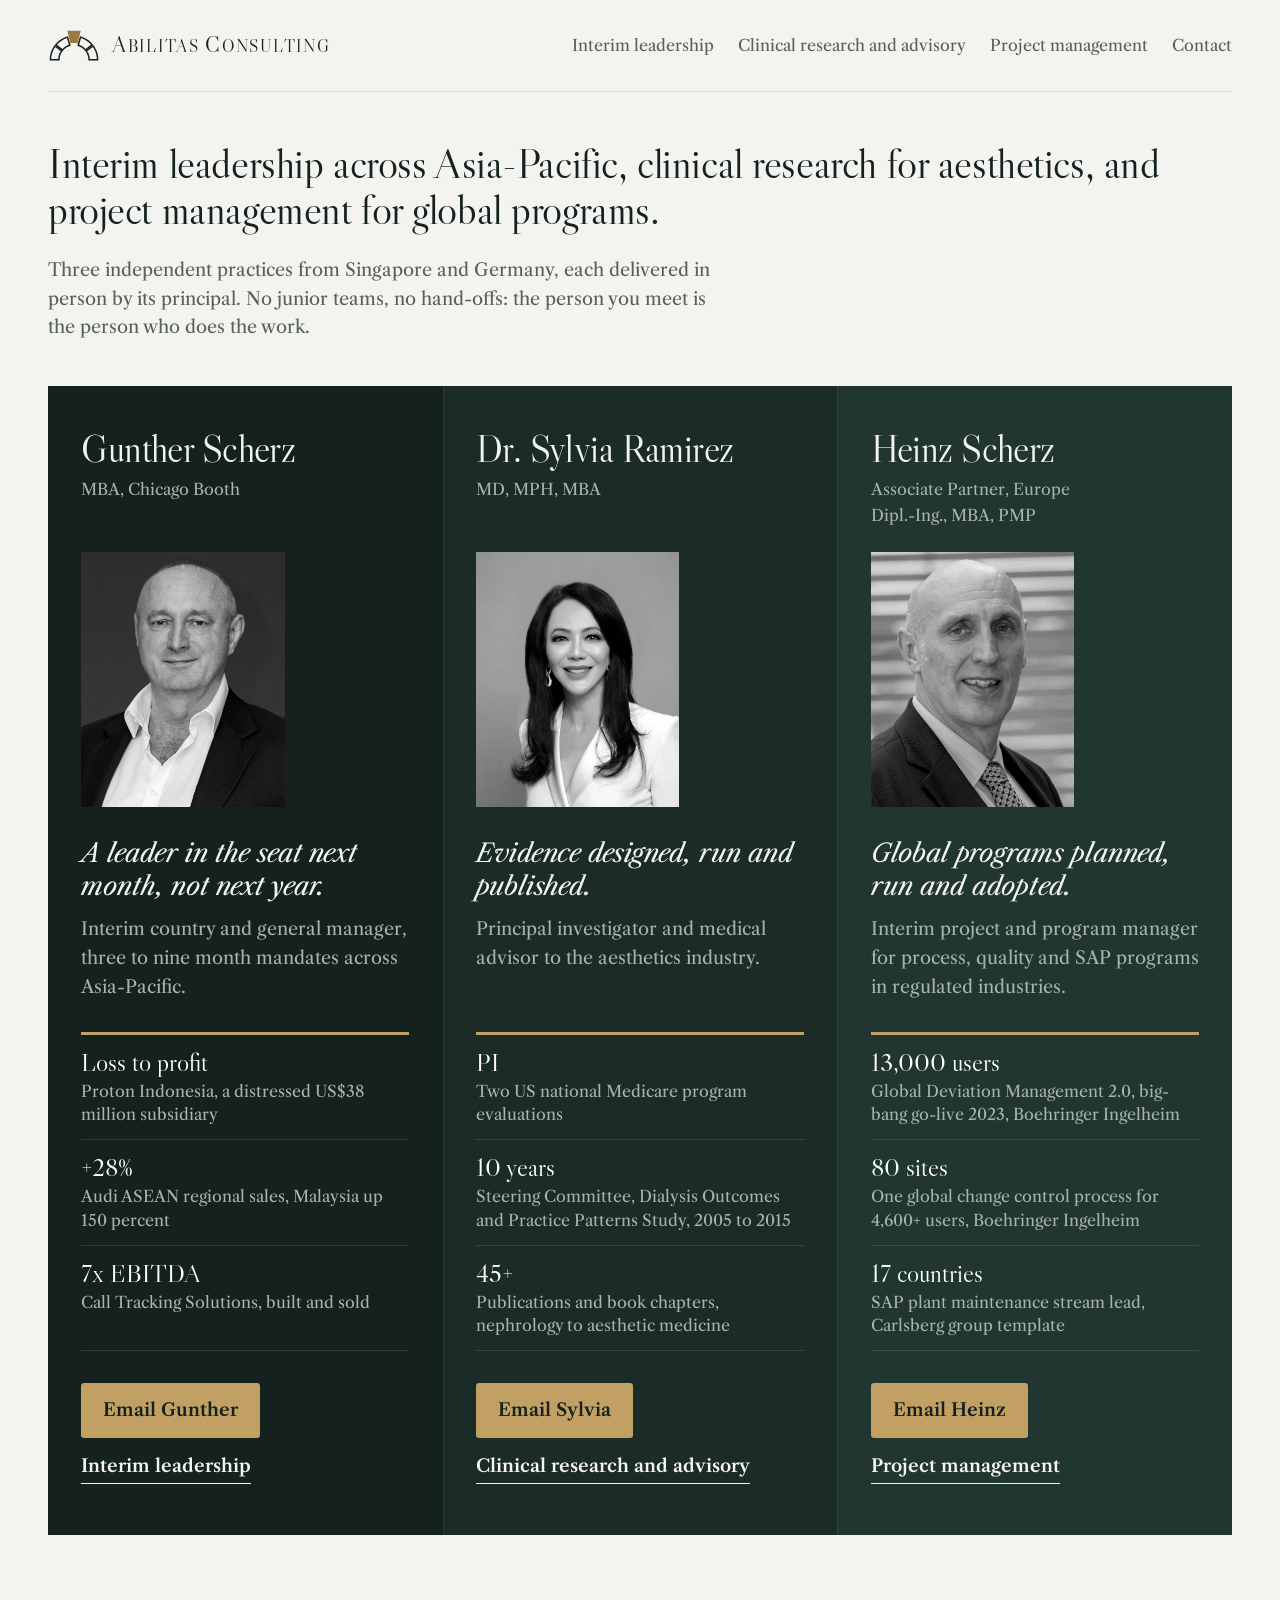
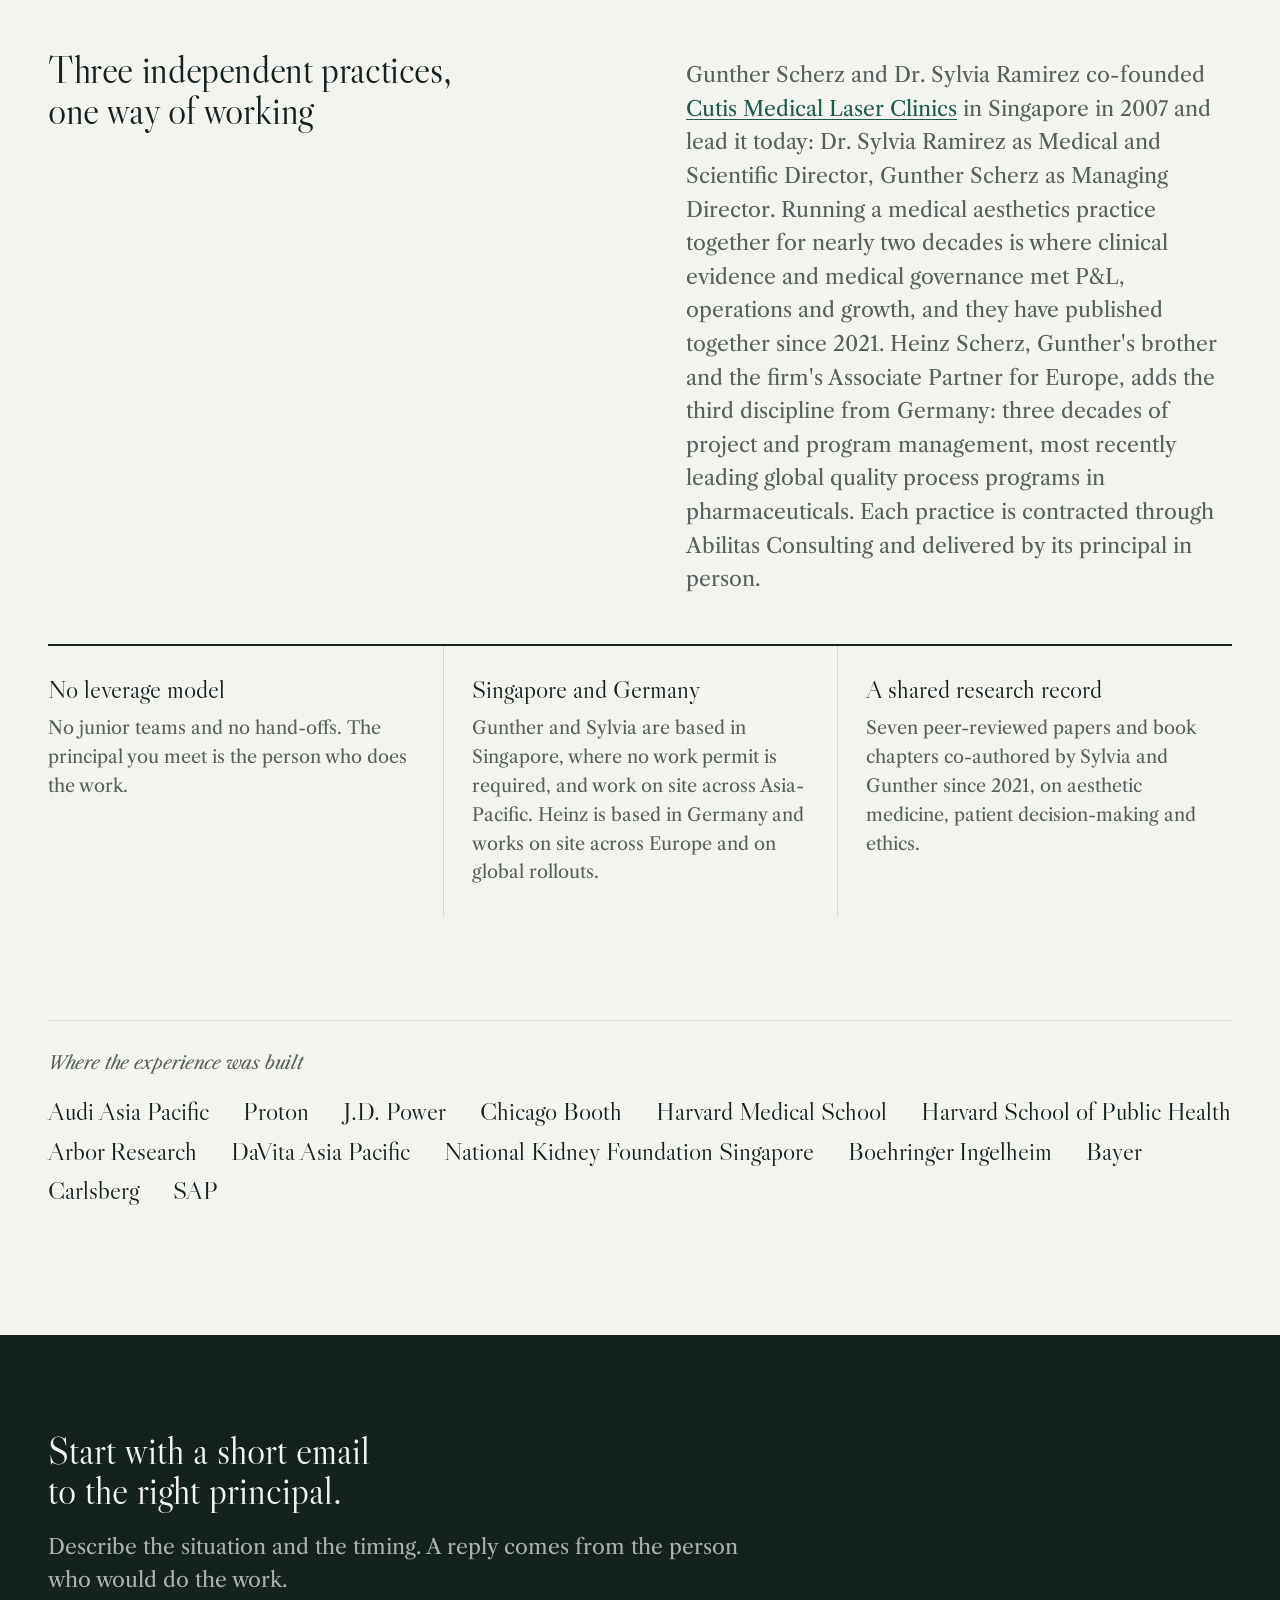
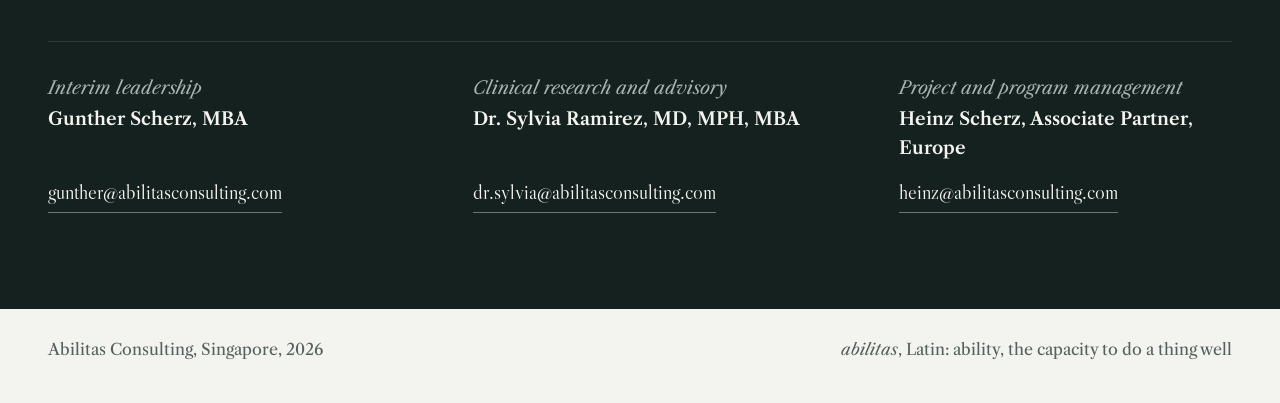
==== commit 77f5d3cb: "Heinz Scherz: add program figures, career detail and credentials from his answers Co-Authored-By: Cl" ====
--- a/index.html
+++ b/index.html
@@ -311,9 +311,9 @@
     <p class="role">Interim project and program manager for process, quality and SAP programs in regulated industries.</p>
     <span class="accent" aria-hidden="true"></span>
     <ul class="proof" role="list">
-      <li><b>60 countries</b><span>Quality process rollout to 90+ sites and about 700 users, Boehringer Ingelheim</span></li>
-      <li><b>Group-wide</b><span>Project lead, change control standardization across all Boehringer Ingelheim business areas</span></li>
-      <li><b>17 countries</b><span>Carlsberg standardization program; led the SAP production, maintenance and quality implementation for EMEA</span></li>
+      <li><b>13,000 users</b><span>Global Deviation Management 2.0, big-bang go-live 2023, Boehringer Ingelheim</span></li>
+      <li><b>80 sites</b><span>One global change control process for 4,600+ users, Boehringer Ingelheim</span></li>
+      <li><b>17 countries</b><span>SAP plant maintenance stream lead, Carlsberg group template</span></li>
     </ul>
     <div class="actions">
       <a class="btn" href="mailto:heinz@abilitasconsulting.com?subject=Project%20enquiry">Email Heinz</a>
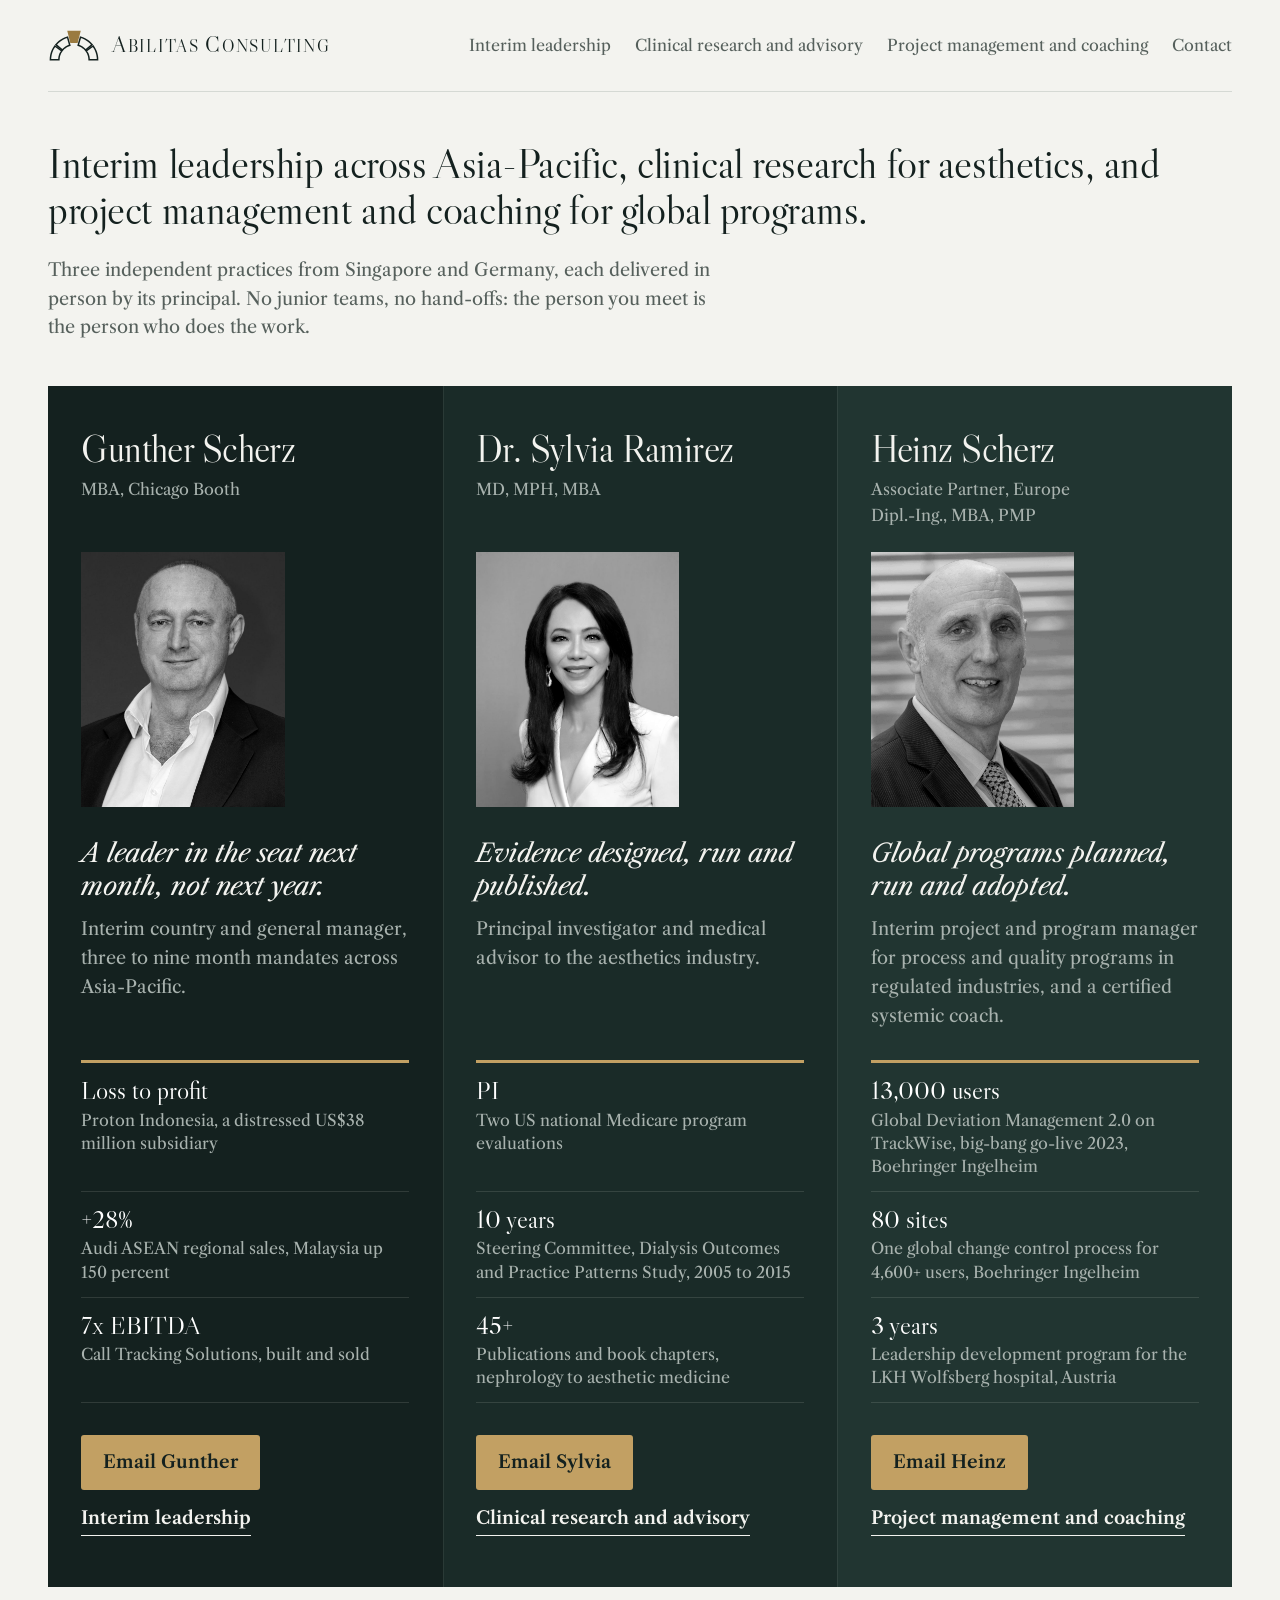
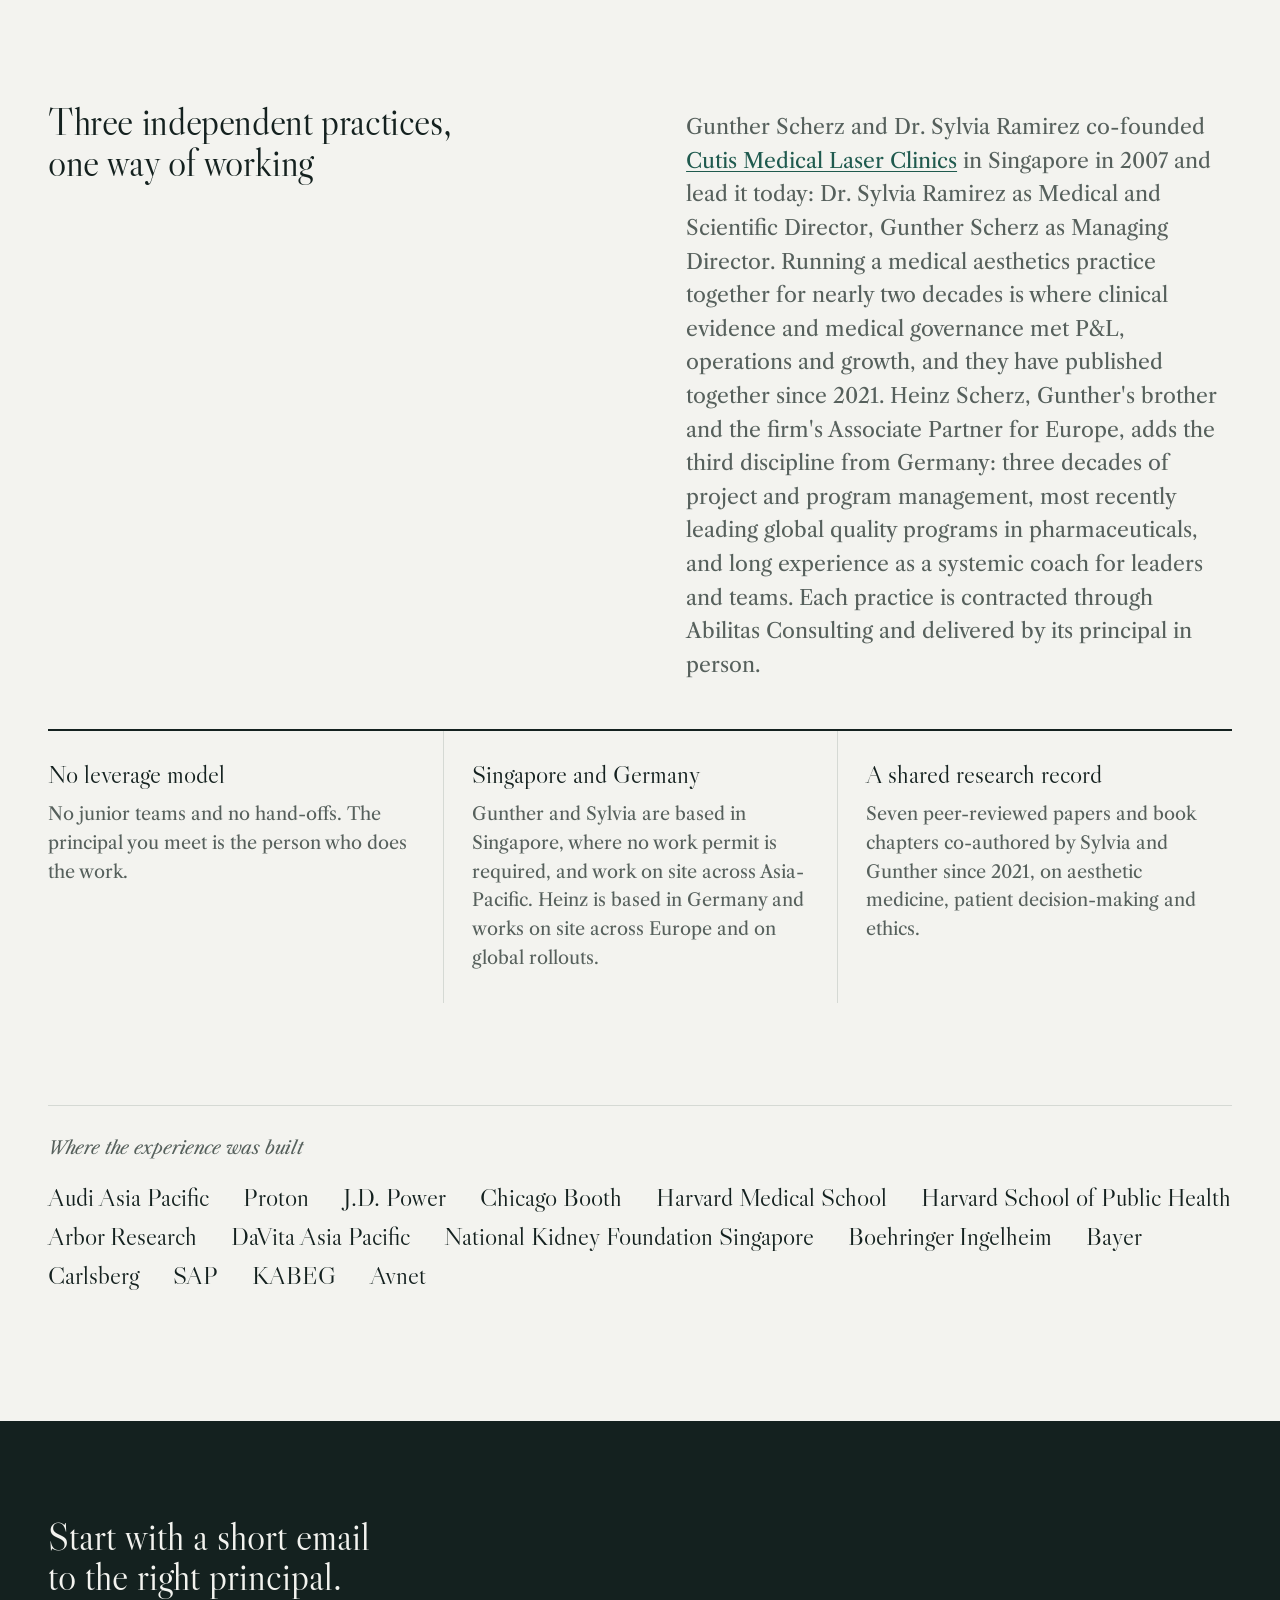
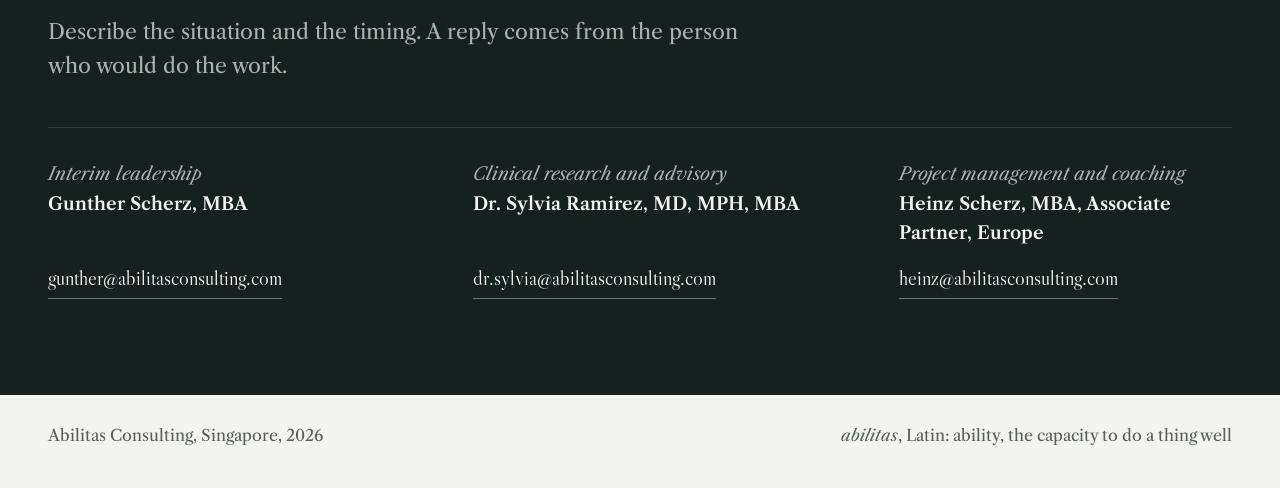
==== commit 805a90ea: "Heinz Scherz: project management and coaching; TrackWise focus, SAP as background; MBA; KABEG and Av" ====
--- a/index.html
+++ b/index.html
@@ -4,9 +4,9 @@
 <meta charset="utf-8">
 <meta name="viewport" content="width=device-width, initial-scale=1, viewport-fit=cover">
 <title>Abilitas Consulting</title>
-<meta name="description" content="Abilitas Consulting. Interim leadership across Asia-Pacific with Gunther Scherz, MBA; clinical research and medical advisory for the aesthetics industry with Dr. Sylvia Ramirez, MD, MPH, MBA; project and program management with Heinz Scherz, Dipl.-Ing., MBA, PMP, Associate Partner, Europe.">
+<meta name="description" content="Abilitas Consulting. Interim leadership across Asia-Pacific with Gunther Scherz, MBA; clinical research and medical advisory for the aesthetics industry with Dr. Sylvia Ramirez, MD, MPH, MBA; project management and coaching with Heinz Scherz, Dipl.-Ing., MBA, PMP, Associate Partner, Europe.">
 <meta property="og:title" content="Abilitas Consulting">
-<meta property="og:description" content="The capacity to lead, to prove and to deliver. Interim leadership, clinical research advisory and project management from Singapore and Germany.">
+<meta property="og:description" content="The capacity to lead, to prove and to deliver. Interim leadership, clinical research advisory, and project management and coaching from Singapore and Germany.">
 <meta property="og:type" content="website">
 <link rel="canonical" href="https://abilitasconsulting.com/">
 <link rel="preconnect" href="https://fonts.googleapis.com">
@@ -235,13 +235,13 @@
     <nav aria-label="Primary">
       <a href="interim.html">Interim leadership</a>
       <a href="medical.html">Clinical research and advisory</a>
-      <a href="projects.html">Project management</a>
+      <a href="projects.html">Project management and coaching</a>
       <a href="#contact">Contact</a>
     </nav>
   </header>
 
   <section class="opening">
-    <h1>Interim leadership across Asia-Pacific, clinical research for aesthetics, and project management for global programs.</h1>
+    <h1>Interim leadership across Asia-Pacific, clinical research for aesthetics, and project management and coaching for global programs.</h1>
     <p class="sub">Three independent practices from Singapore and Germany, each delivered in person by its principal. No junior teams, no hand-offs: the person you meet is the person who does the work.</p>
   </section>
 </div>
@@ -308,16 +308,16 @@
     </div>
     <div class="body">
     <p class="promise">Global programs planned, run and adopted.</p>
-    <p class="role">Interim project and program manager for process, quality and SAP programs in regulated industries.</p>
+    <p class="role">Interim project and program manager for process and quality programs in regulated industries, and a certified systemic coach.</p>
     <span class="accent" aria-hidden="true"></span>
     <ul class="proof" role="list">
-      <li><b>13,000 users</b><span>Global Deviation Management 2.0, big-bang go-live 2023, Boehringer Ingelheim</span></li>
+      <li><b>13,000 users</b><span>Global Deviation Management 2.0 on TrackWise, big-bang go-live 2023, Boehringer Ingelheim</span></li>
       <li><b>80 sites</b><span>One global change control process for 4,600+ users, Boehringer Ingelheim</span></li>
-      <li><b>17 countries</b><span>SAP plant maintenance stream lead, Carlsberg group template</span></li>
+      <li><b>3 years</b><span>Leadership development program for the LKH Wolfsberg hospital, Austria</span></li>
     </ul>
     <div class="actions">
       <a class="btn" href="mailto:heinz@abilitasconsulting.com?subject=Project%20enquiry">Email Heinz</a>
-      <a class="more" href="projects.html">Project management</a>
+      <a class="more" href="projects.html">Project management and coaching</a>
     </div>
     </div>
   </article>
@@ -327,7 +327,7 @@
   <div class="wrap">
     <div class="ground-head">
     <h2 id="ground-h">Three independent practices, one way of working</h2>
-    <p class="intro">Gunther Scherz and Dr. Sylvia Ramirez co-founded <a href="https://www.cutislaserclinics.com" rel="noopener">Cutis Medical Laser Clinics</a> in Singapore in 2007 and lead it today: Dr. Sylvia Ramirez as Medical and Scientific Director, Gunther Scherz as Managing Director. Running a medical aesthetics practice together for nearly two decades is where clinical evidence and medical governance met P&amp;L, operations and growth, and they have published together since 2021. Heinz Scherz, Gunther's brother and the firm's Associate Partner for Europe, adds the third discipline from Germany: three decades of project and program management, most recently leading global quality process programs in pharmaceuticals. Each practice is contracted through Abilitas Consulting and delivered by its principal in person.</p>
+    <p class="intro">Gunther Scherz and Dr. Sylvia Ramirez co-founded <a href="https://www.cutislaserclinics.com" rel="noopener">Cutis Medical Laser Clinics</a> in Singapore in 2007 and lead it today: Dr. Sylvia Ramirez as Medical and Scientific Director, Gunther Scherz as Managing Director. Running a medical aesthetics practice together for nearly two decades is where clinical evidence and medical governance met P&amp;L, operations and growth, and they have published together since 2021. Heinz Scherz, Gunther's brother and the firm's Associate Partner for Europe, adds the third discipline from Germany: three decades of project and program management, most recently leading global quality programs in pharmaceuticals, and long experience as a systemic coach for leaders and teams. Each practice is contracted through Abilitas Consulting and delivered by its principal in person.</p>
     </div>
     <div class="facts">
       <div class="fact"><h3>No leverage model</h3><p>No junior teams and no hand-offs. The principal you meet is the person who does the work.</p></div>
@@ -351,6 +351,8 @@
         <li class="h">Bayer</li>
         <li class="h">Carlsberg</li>
         <li class="h">SAP</li>
+        <li class="h">KABEG</li>
+        <li class="h">Avnet</li>
       </ul>
     </div>
   </div>
@@ -372,8 +374,8 @@
         <a class="mail" href="mailto:dr.sylvia@abilitasconsulting.com?subject=Research%20or%20advisory%20enquiry">dr.sylvia@abilitasconsulting.com</a>
       </div>
       <div>
-        <p class="role">Project and program management</p>
-        <p class="person">Heinz Scherz, Associate Partner, Europe</p>
+        <p class="role">Project management and coaching</p>
+        <p class="person">Heinz Scherz, MBA, Associate Partner, Europe</p>
         <a class="mail" href="mailto:heinz@abilitasconsulting.com?subject=Project%20enquiry">heinz@abilitasconsulting.com</a>
       </div>
     </div>
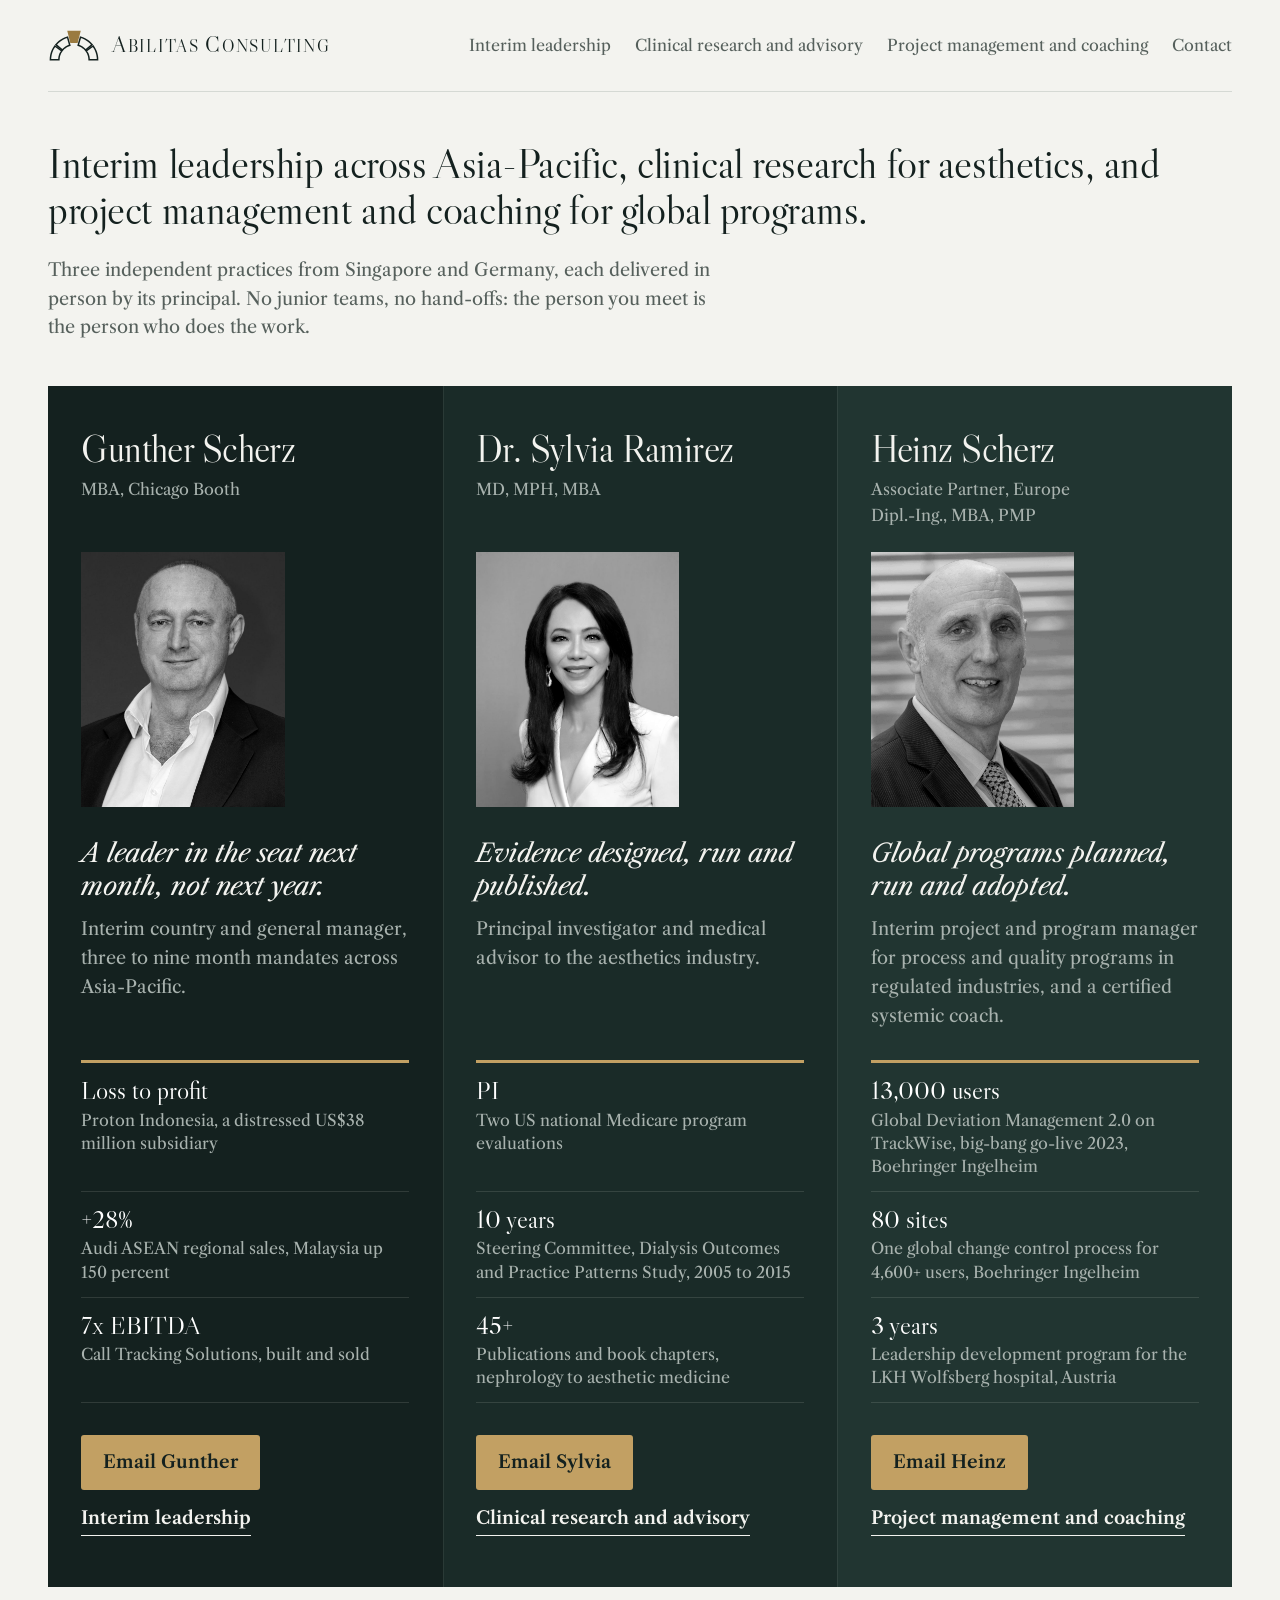
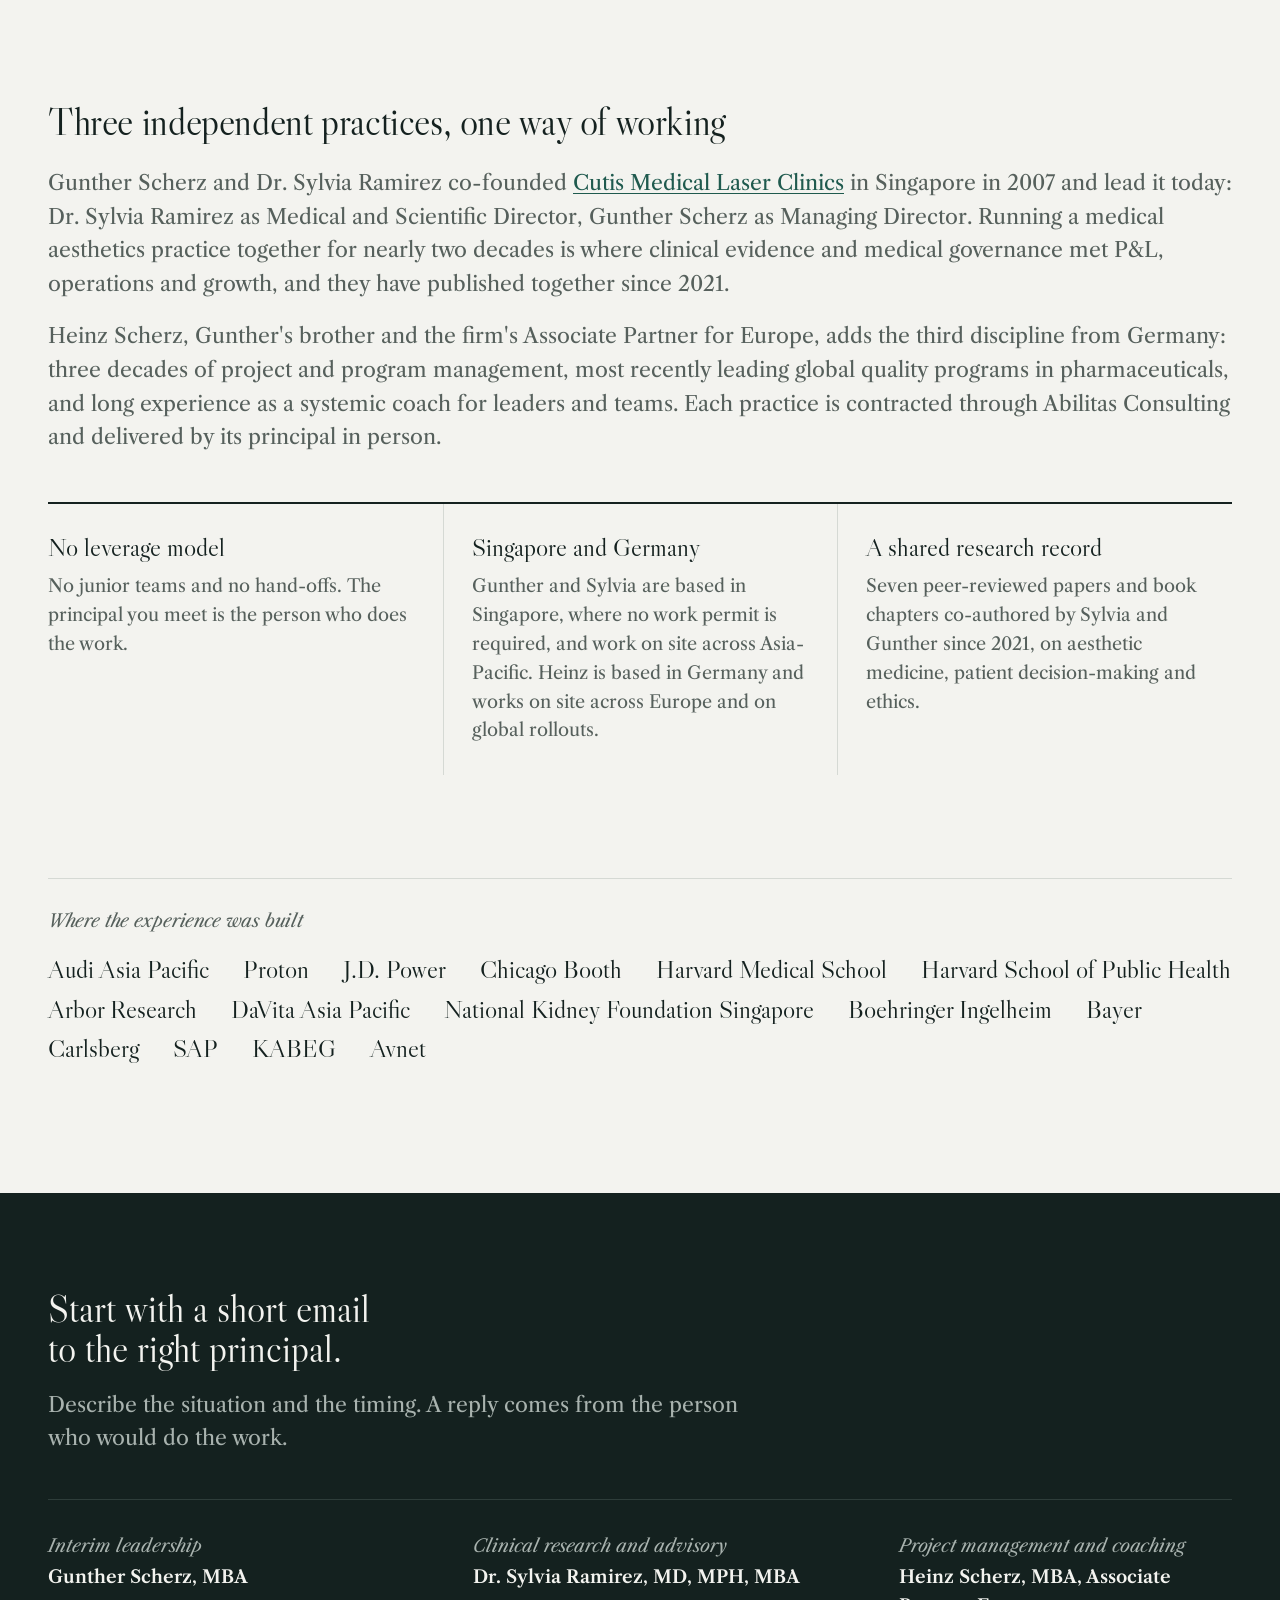
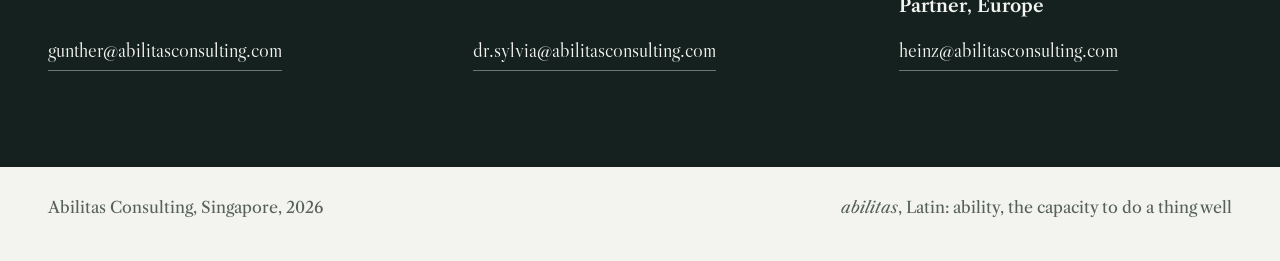
==== commit b7cb64b8: "Shared-practice section: title and text across the page Co-Authored-By: Claude Opus 5.5 <noreply@ant" ====
--- a/index.html
+++ b/index.html
@@ -96,9 +96,10 @@
 
 /* Shared ground */
 .ground{padding-block:clamp(72px,9vw,120px) 0}
-.ground h2{font-family:var(--display);font-size:clamp(34px,4vw,52px);line-height:1.06;letter-spacing:-.01em;max-width:20ch}
-.ground-head{display:grid;grid-template-columns:repeat(2,minmax(0,1fr));column-gap:var(--gutter);align-items:start}
-.ground .intro{color:var(--muted);max-width:60ch;padding-top:8px}
+.ground h2{font-family:var(--display);font-size:clamp(34px,4vw,52px);line-height:1.06;letter-spacing:-.01em;max-width:none}
+.ground-head{display:grid;grid-template-columns:minmax(0,1fr);row-gap:clamp(16px,1.8vw,24px)}
+.ground .intro{color:var(--muted);max-width:none}
+.ground .intro + .intro{margin-top:-4px}
 .facts{margin-top:48px;display:grid;grid-template-columns:repeat(3,minmax(0,1fr));border-top:2px solid var(--ink)}
 .fact{padding:28px 28px 30px 0;min-width:0}
 .fact + .fact{padding-left:28px;border-left:1px solid var(--rule)}
@@ -327,7 +328,8 @@
   <div class="wrap">
     <div class="ground-head">
     <h2 id="ground-h">Three independent practices, one way of working</h2>
-    <p class="intro">Gunther Scherz and Dr. Sylvia Ramirez co-founded <a href="https://www.cutislaserclinics.com" rel="noopener">Cutis Medical Laser Clinics</a> in Singapore in 2007 and lead it today: Dr. Sylvia Ramirez as Medical and Scientific Director, Gunther Scherz as Managing Director. Running a medical aesthetics practice together for nearly two decades is where clinical evidence and medical governance met P&amp;L, operations and growth, and they have published together since 2021. Heinz Scherz, Gunther's brother and the firm's Associate Partner for Europe, adds the third discipline from Germany: three decades of project and program management, most recently leading global quality programs in pharmaceuticals, and long experience as a systemic coach for leaders and teams. Each practice is contracted through Abilitas Consulting and delivered by its principal in person.</p>
+    <p class="intro">Gunther Scherz and Dr. Sylvia Ramirez co-founded <a href="https://www.cutislaserclinics.com" rel="noopener">Cutis Medical Laser Clinics</a> in Singapore in 2007 and lead it today: Dr. Sylvia Ramirez as Medical and Scientific Director, Gunther Scherz as Managing Director. Running a medical aesthetics practice together for nearly two decades is where clinical evidence and medical governance met P&amp;L, operations and growth, and they have published together since 2021.</p>
+    <p class="intro">Heinz Scherz, Gunther's brother and the firm's Associate Partner for Europe, adds the third discipline from Germany: three decades of project and program management, most recently leading global quality programs in pharmaceuticals, and long experience as a systemic coach for leaders and teams. Each practice is contracted through Abilitas Consulting and delivered by its principal in person.</p>
     </div>
     <div class="facts">
       <div class="fact"><h3>No leverage model</h3><p>No junior teams and no hand-offs. The principal you meet is the person who does the work.</p></div>
